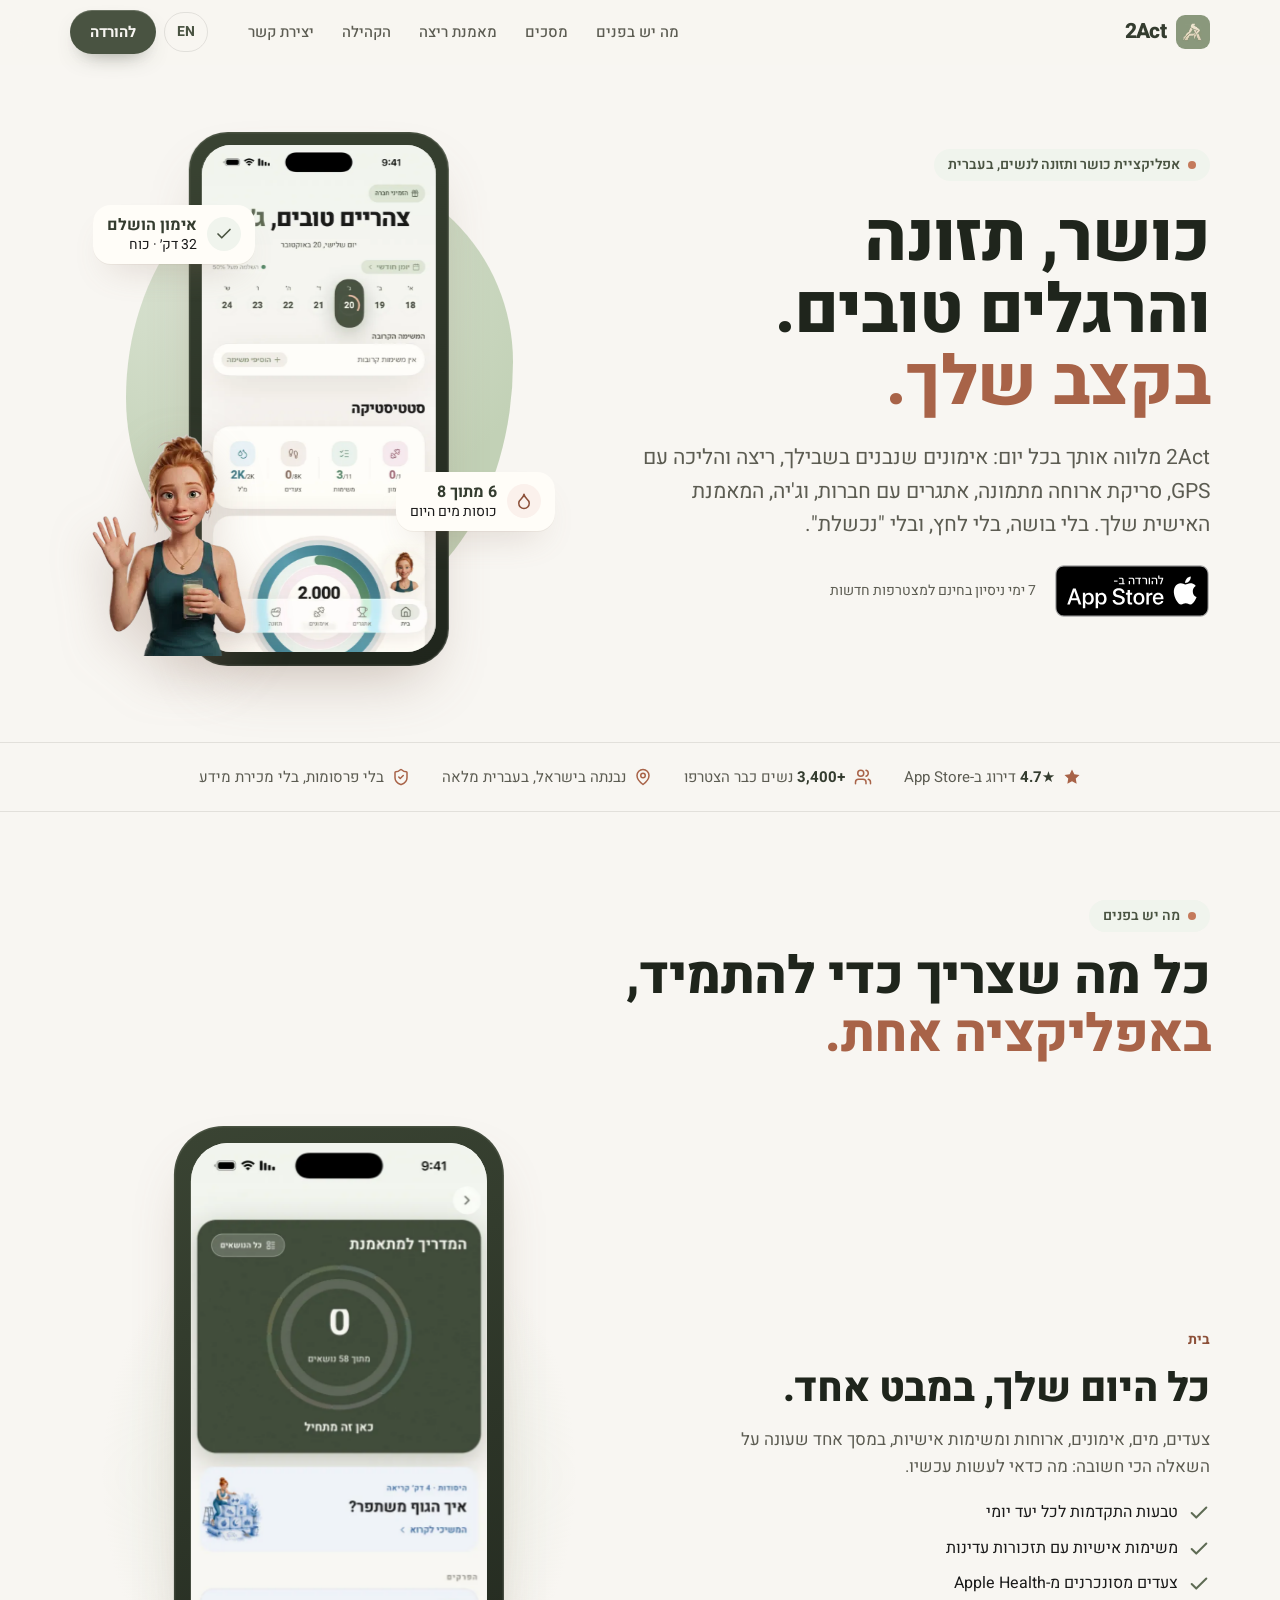
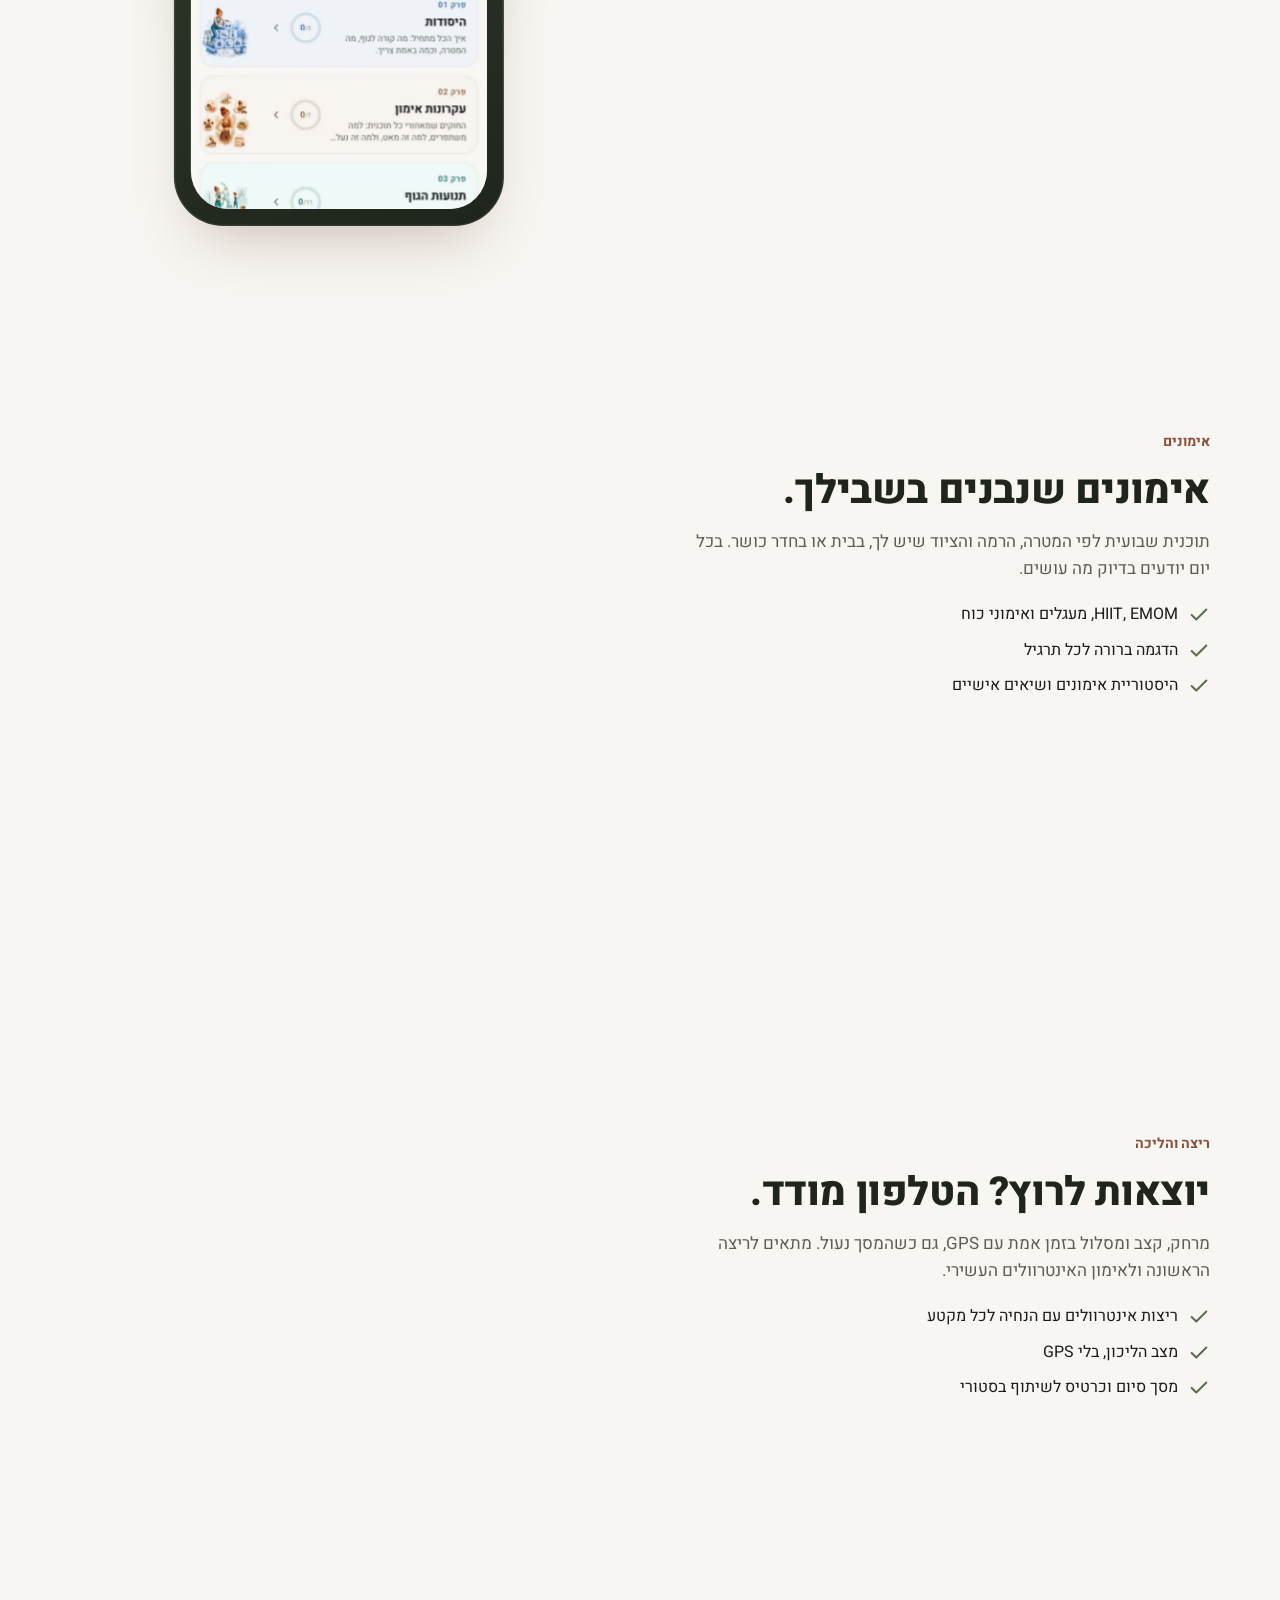
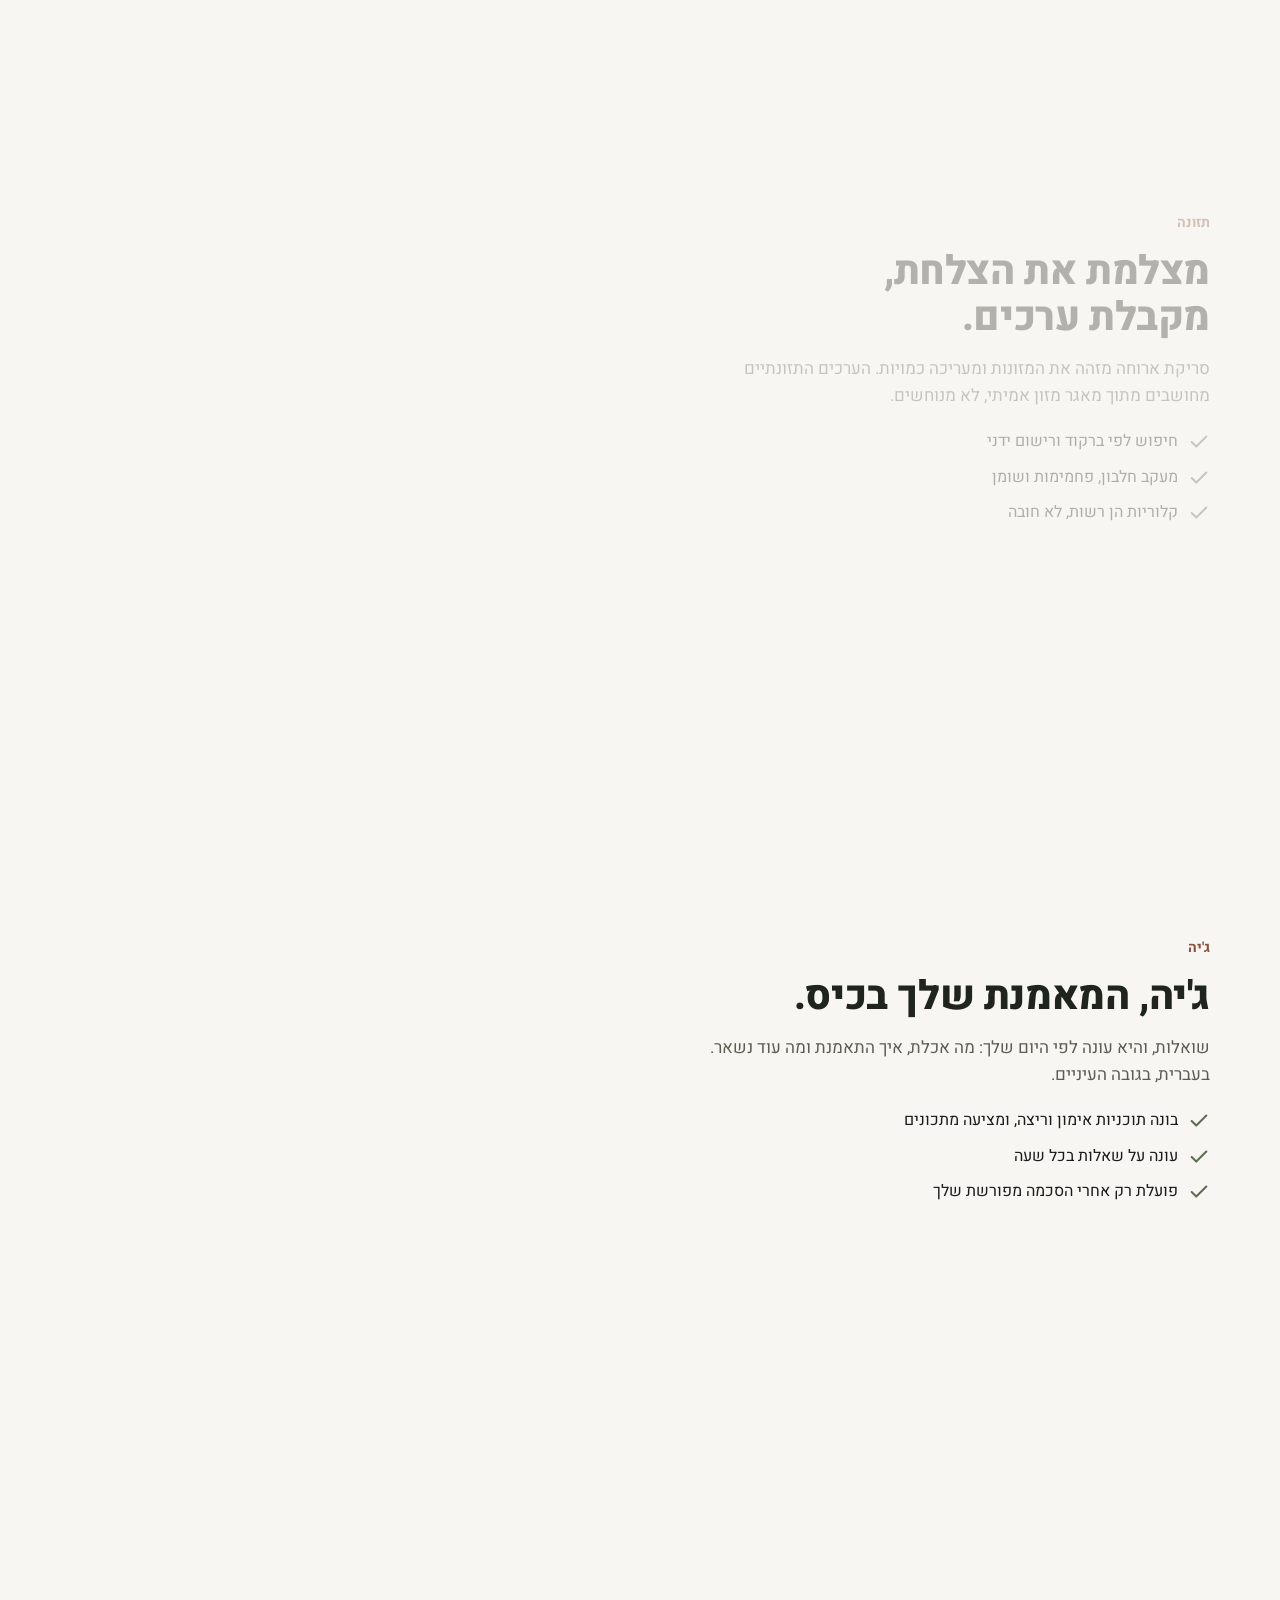
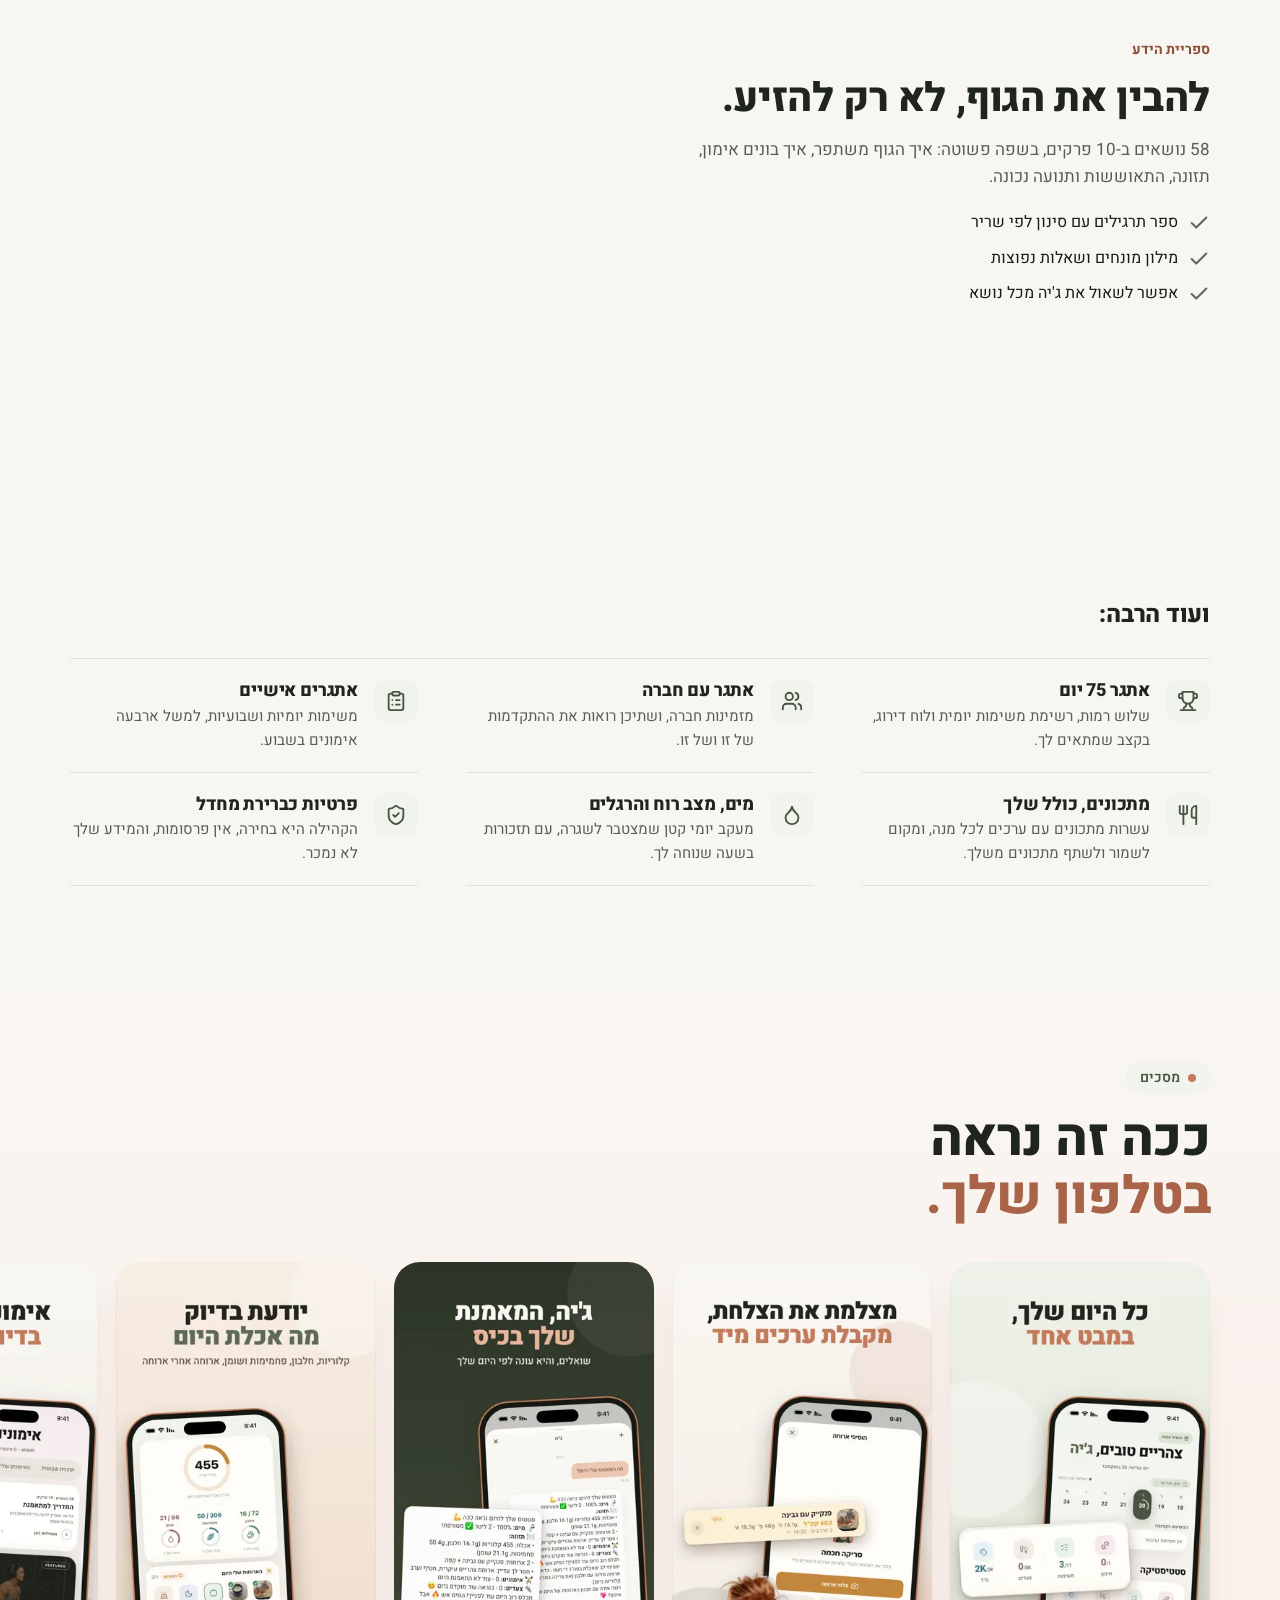
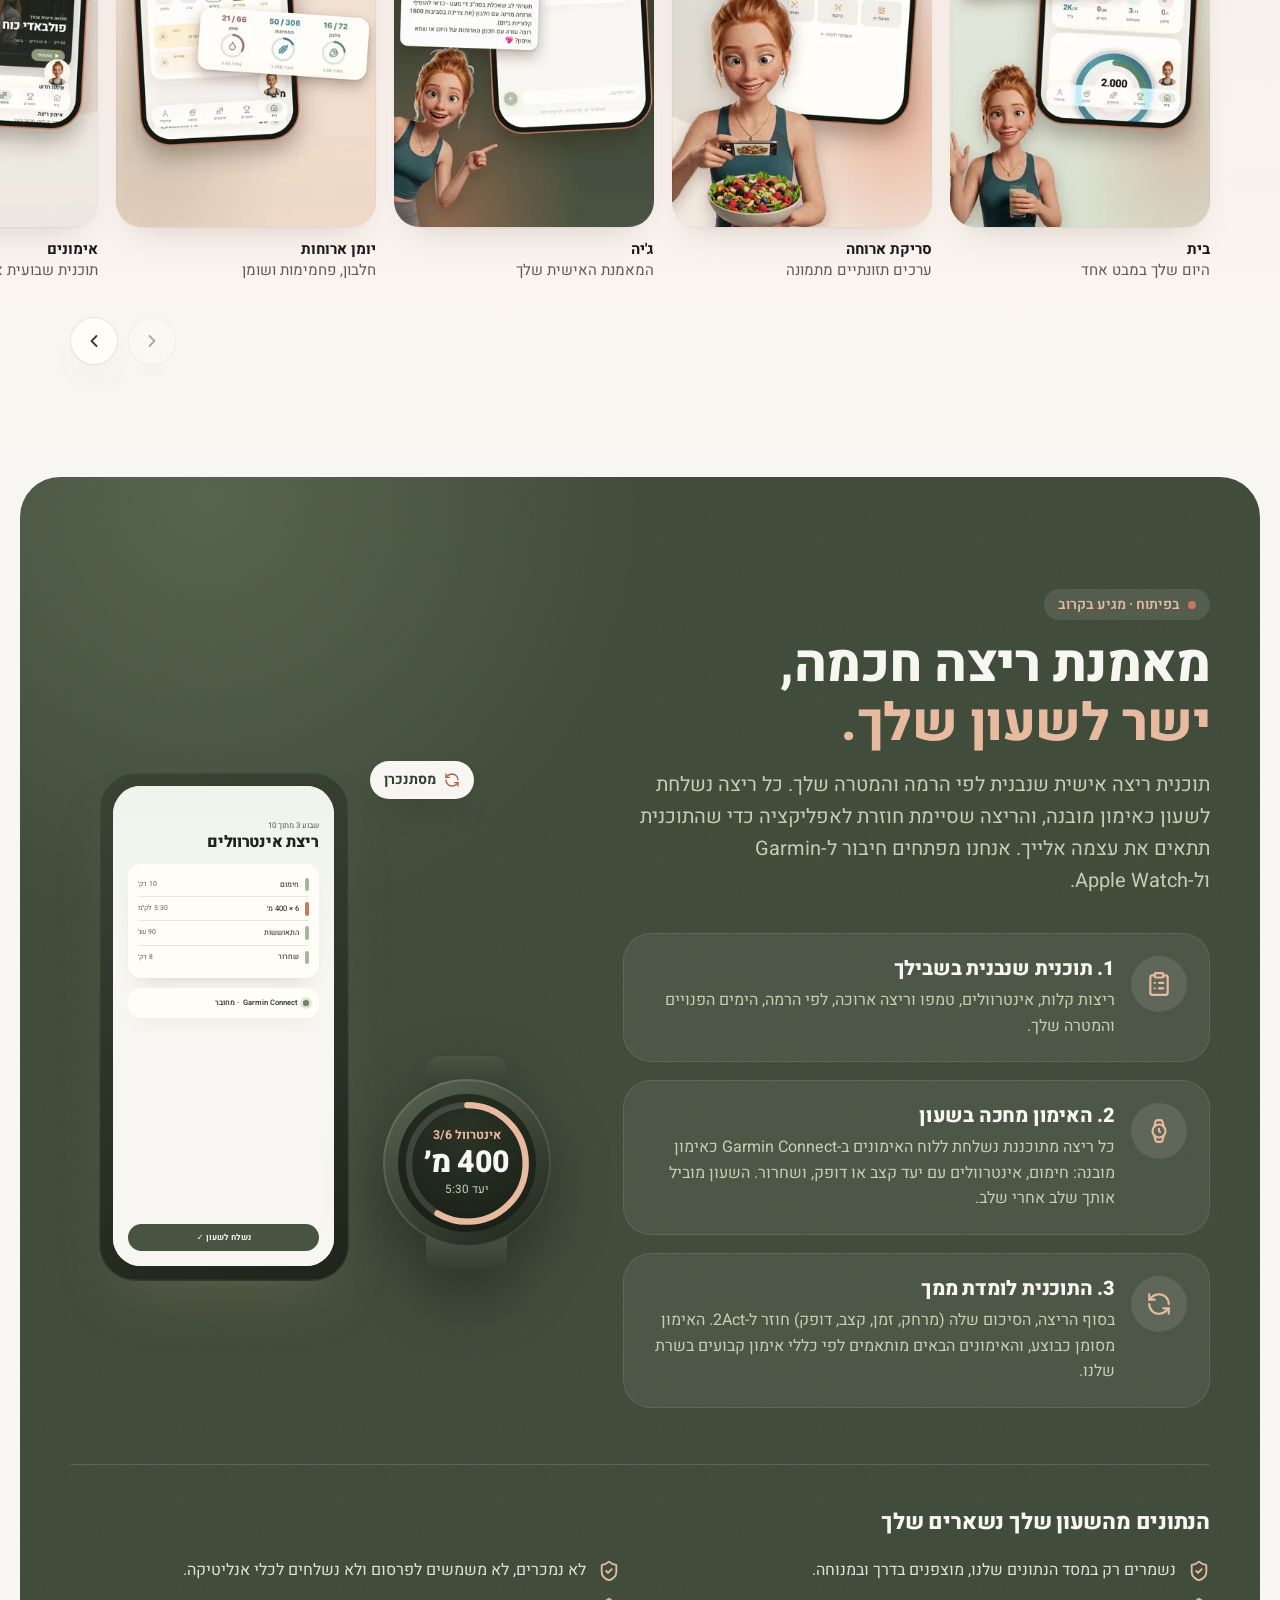
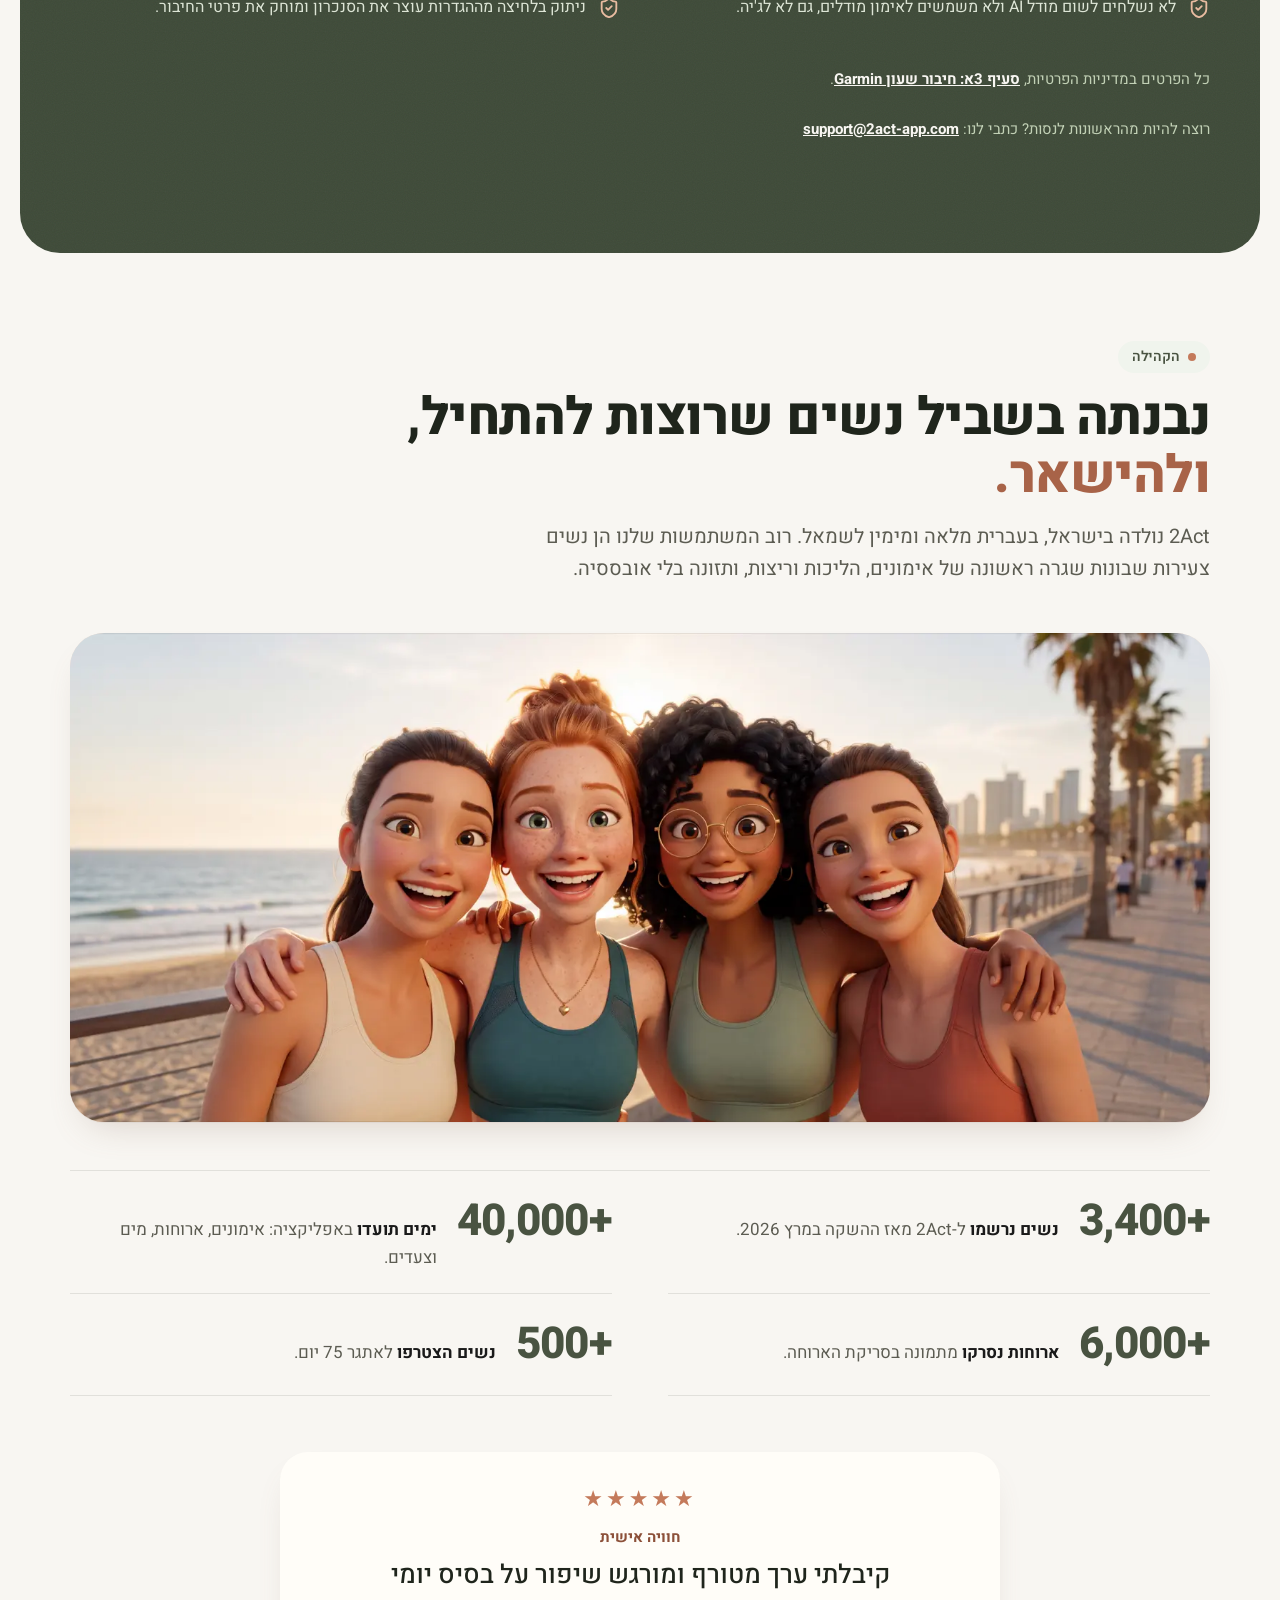
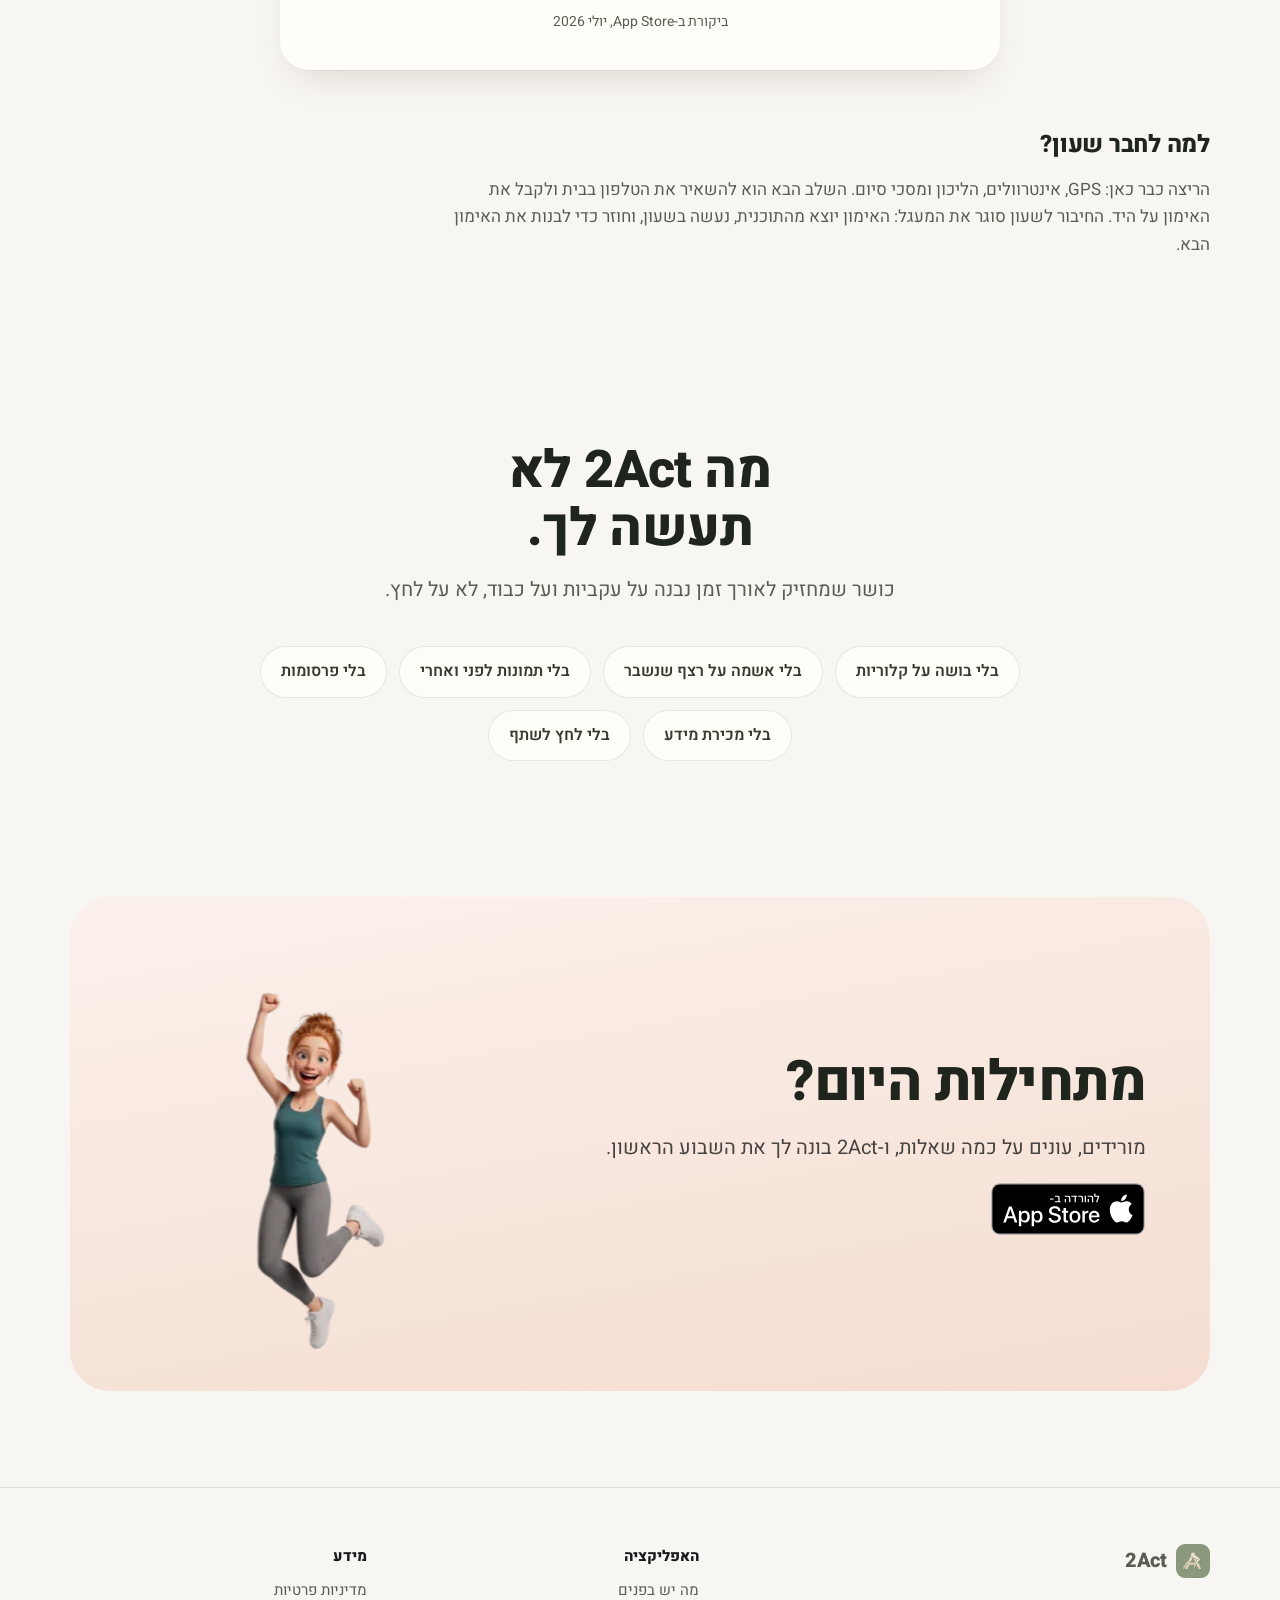
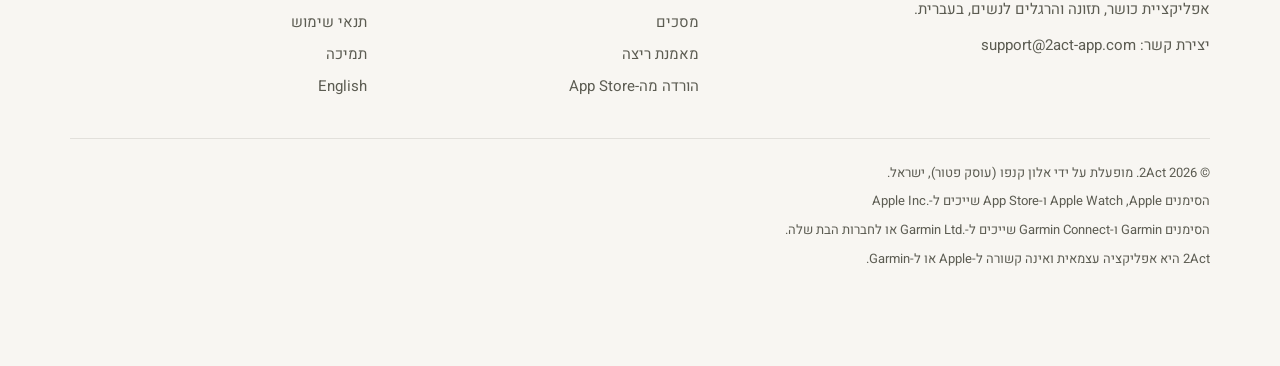
==== index.html @ 1cfd9915 "2Act marketing website (Hebrew + English) Static site for 2act-app.com: features, screens, running c" ====
<!doctype html>
<html lang="he" dir="rtl">
<head>
  <meta charset="utf-8">
  <meta name="viewport" content="width=device-width, initial-scale=1, viewport-fit=cover">
  <title>2Act · אפליקציית כושר, תזונה והרגלים לנשים, בעברית</title>
  <meta name="description" content="2Act היא אפליקציית כושר ותזונה לנשים, בעברית מלאה: אימונים שנבנים בשבילך, ריצה והליכה עם GPS, סריקת ארוחה מתמונה, אתגרים, ספריית ידע וג'יה, המאמנת האישית שלך.">
  <link rel="canonical" href="https://2act-app.com/">
  <link rel="alternate" hreflang="he" href="https://2act-app.com/">
  <link rel="alternate" hreflang="en" href="https://2act-app.com/en/">
  <link rel="alternate" hreflang="x-default" href="https://2act-app.com/">
  <meta name="theme-color" content="#F8F6F2">
  <meta name="apple-itunes-app" content="app-id=6762620137">
  <meta property="og:type" content="website">
  <meta property="og:site_name" content="2Act">
  <meta property="og:locale" content="he_IL">
  <meta property="og:locale:alternate" content="en_US">
  <meta property="og:title" content="2Act · כושר, תזונה והרגלים טובים, בעברית">
  <meta property="og:description" content="אימונים שנבנים בשבילך, ריצה עם GPS, סריקת ארוחה מתמונה, אתגרים וג'יה, המאמנת האישית שלך.">
  <meta property="og:url" content="https://2act-app.com/">
  <meta property="og:image" content="https://2act-app.com/assets/img/og-image.jpg">
  <meta property="og:image:width" content="1200">
  <meta property="og:image:height" content="630">
  <meta name="twitter:card" content="summary_large_image">
  <link rel="icon" href="favicon-32.png" sizes="32x32" type="image/png">
  <link rel="apple-touch-icon" href="apple-touch-icon.png">
  <link rel="manifest" href="site.webmanifest">
  <link rel="preload" href="assets/fonts/Heebo-Variable.woff2" as="font" type="font/woff2" crossorigin>
  <link rel="stylesheet" href="assets/css/site.css?v=6">
  <script>document.documentElement.classList.add("js");</script>
  <script src="assets/js/site.js?v=6" defer></script>
  <script type="application/ld+json">
  {
    "@context": "https://schema.org",
    "@type": "MobileApplication",
    "name": "2Act",
    "operatingSystem": "iOS",
    "applicationCategory": "HealthApplication",
    "inLanguage": "he",
    "description": "אפליקציית כושר, תזונה והרגלים לנשים, בעברית.",
    "downloadUrl": "https://apps.apple.com/il/app/2act/id6762620137",
    "image": "https://2act-app.com/assets/img/icon-512.png"
  }
  </script>
</head>
<body>
  <svg width="0" height="0" style="position:absolute" aria-hidden="true" focusable="false">
    <defs>
      <symbol id="i-check" viewBox="0 0 24 24" fill="none" stroke="currentColor" stroke-width="2.2" stroke-linecap="round" stroke-linejoin="round"><path d="M20 6 9 17l-5-5"/></symbol>
      <symbol id="i-star" viewBox="0 0 24 24" fill="currentColor"><path d="M12 2l3.09 6.26L22 9.27l-5 4.87 1.18 6.88L12 17.77l-6.18 3.25L7 14.14 2 9.27l6.91-1.01z"/></symbol>
      <symbol id="i-pin" viewBox="0 0 24 24" fill="none" stroke="currentColor" stroke-width="2" stroke-linecap="round" stroke-linejoin="round"><path d="M20 10c0 6-8 12-8 12s-8-6-8-12a8 8 0 0 1 16 0Z"/><circle cx="12" cy="10" r="3"/></symbol>
      <symbol id="i-heart" viewBox="0 0 24 24" fill="none" stroke="currentColor" stroke-width="2" stroke-linecap="round" stroke-linejoin="round"><path d="M19 14c1.49-1.46 3-3.21 3-5.5A5.5 5.5 0 0 0 16.5 3c-1.76 0-3 .5-4.5 2-1.5-1.5-2.74-2-4.5-2A5.5 5.5 0 0 0 2 8.5c0 2.3 1.5 4.05 3 5.5l7 7Z"/></symbol>
      <symbol id="i-trophy" viewBox="0 0 24 24" fill="none" stroke="currentColor" stroke-width="2" stroke-linecap="round" stroke-linejoin="round"><path d="M6 9H4.5a2.5 2.5 0 0 1 0-5H6"/><path d="M18 9h1.5a2.5 2.5 0 0 0 0-5H18"/><path d="M4 22h16"/><path d="M10 14.66V17c0 .55-.47.98-.97 1.21C7.85 18.75 7 20.24 7 22"/><path d="M14 14.66V17c0 .55.47.98.97 1.21C16.15 18.75 17 20.24 17 22"/><path d="M18 2H6v7a6 6 0 0 0 12 0V2Z"/></symbol>
      <symbol id="i-users" viewBox="0 0 24 24" fill="none" stroke="currentColor" stroke-width="2" stroke-linecap="round" stroke-linejoin="round"><path d="M16 21v-2a4 4 0 0 0-4-4H6a4 4 0 0 0-4 4v2"/><circle cx="9" cy="7" r="4"/><path d="M22 21v-2a4 4 0 0 0-3-3.87"/><path d="M16 3.13a4 4 0 0 1 0 7.75"/></symbol>
      <symbol id="i-list" viewBox="0 0 24 24" fill="none" stroke="currentColor" stroke-width="2" stroke-linecap="round" stroke-linejoin="round"><rect x="8" y="2" width="8" height="4" rx="1"/><path d="M16 4h2a2 2 0 0 1 2 2v14a2 2 0 0 1-2 2H6a2 2 0 0 1-2-2V6a2 2 0 0 1 2-2h2"/><path d="M12 11h4M12 16h4M8 11h.01M8 16h.01"/></symbol>
      <symbol id="i-utensils" viewBox="0 0 24 24" fill="none" stroke="currentColor" stroke-width="2" stroke-linecap="round" stroke-linejoin="round"><path d="M3 2v7c0 1.1.9 2 2 2h4a2 2 0 0 0 2-2V2"/><path d="M7 2v20"/><path d="M21 15V2a5 5 0 0 0-5 5v6c0 1.1.9 2 2 2h3Zm0 0v7"/></symbol>
      <symbol id="i-drop" viewBox="0 0 24 24" fill="none" stroke="currentColor" stroke-width="2" stroke-linecap="round" stroke-linejoin="round"><path d="M12 22a7 7 0 0 0 7-7c0-2-1-3.9-3-5.5s-3.5-4-4-6.5c-.5 2.5-2 4.9-4 6.5C6 11.1 5 13 5 15a7 7 0 0 0 7 7z"/></symbol>
      <symbol id="i-shield" viewBox="0 0 24 24" fill="none" stroke="currentColor" stroke-width="2" stroke-linecap="round" stroke-linejoin="round"><path d="M20 13c0 5-3.5 7.5-7.66 8.95a1 1 0 0 1-.67-.01C7.5 20.5 4 18 4 13V6a1 1 0 0 1 1-1c2 0 4.5-1.2 6.24-2.72a1.17 1.17 0 0 1 1.52 0C14.51 3.81 17 5 19 5a1 1 0 0 1 1 1z"/><path d="m9 12 2 2 4-4"/></symbol>
      <symbol id="i-sync" viewBox="0 0 24 24" fill="none" stroke="currentColor" stroke-width="2" stroke-linecap="round" stroke-linejoin="round"><path d="M21 12a9 9 0 0 0-9-9 9.75 9.75 0 0 0-6.74 2.74L3 8"/><path d="M3 3v5h5"/><path d="M3 12a9 9 0 0 0 9 9 9.75 9.75 0 0 0 6.74-2.74L21 16"/><path d="M16 16h5v5"/></symbol>
      <symbol id="i-watch" viewBox="0 0 24 24" fill="none" stroke="currentColor" stroke-width="2" stroke-linecap="round" stroke-linejoin="round"><circle cx="12" cy="12" r="6"/><path d="M12 10v2l1 1"/><path d="m16.13 7.66-.81-4.05a2 2 0 0 0-2-1.61h-2.68a2 2 0 0 0-2 1.61l-.78 4.05"/><path d="m7.88 16.36.8 4a2 2 0 0 0 2 1.61h2.72a2 2 0 0 0 2-1.61l.81-4.05"/></symbol>
      <symbol id="i-activity" viewBox="0 0 24 24" fill="none" stroke="currentColor" stroke-width="2" stroke-linecap="round" stroke-linejoin="round"><path d="M22 12h-4l-3 9L9 3l-3 9H2"/></symbol>
      <symbol id="i-chev" viewBox="0 0 24 24" fill="none" stroke="currentColor" stroke-width="2.2" stroke-linecap="round" stroke-linejoin="round"><path d="m15 18-6-6 6-6"/></symbol>
      <symbol id="i-flame" viewBox="0 0 24 24" fill="none" stroke="currentColor" stroke-width="2" stroke-linecap="round" stroke-linejoin="round"><path d="M8.5 14.5A2.5 2.5 0 0 0 11 12c0-1.38-.5-2-1-3-1.07-2.14-.22-4.05 2-6 .5 2.5 2 4.9 4 6.5 2 1.6 3 3.5 3 5.5a7 7 0 1 1-14 0c0-1.15.43-2.29 1-3a2.5 2.5 0 0 0 2.5 2.5z"/></symbol>
    </defs>
  </svg>

  <a class="skip" href="#main">דילוג לתוכן</a>

  <header class="nav">
    <div class="wrap">
      <a class="brand" href="./" aria-label="2Act, לעמוד הבית">
        <img src="assets/img/logo-mark.webp" width="34" height="34" alt="">
        <span class="ltr">2Act</span>
      </a>
      <nav aria-label="ניווט ראשי" style="display:contents">
        <ul class="nav-links">
          <li><a href="#features">מה יש בפנים</a></li>
          <li><a href="#screens">מסכים</a></li>
          <li><a href="#running-coach">מאמנת ריצה</a></li>
          <li><a href="#community">הקהילה</a></li>
          <li><a href="#contact">יצירת קשר</a></li>
        </ul>
      </nav>
      <div class="nav-tools">
        <a class="lang" href="en/" hreflang="en" lang="en" aria-label="English version">EN</a>
        <a class="btn" href="https://apps.apple.com/il/app/2act/id6762620137" rel="noopener">להורדה</a>
      </div>
    </div>
  </header>

  <main id="main">
    <!-- Hero -->
    <section class="hero" aria-labelledby="hero-title">
      <div class="wrap">
        <div class="hero-copy">
          <span class="eyebrow rise" style="--d:60ms"><span class="dot" aria-hidden="true"></span>אפליקציית כושר ותזונה לנשים, בעברית</span>
          <h1 id="hero-title" class="rise" style="--d:140ms">כושר, תזונה והרגלים טובים.<span class="tone">בקצב שלך.</span></h1>
          <p class="lead rise" style="--d:240ms">2Act מלווה אותך בכל יום: אימונים שנבנים בשבילך, ריצה והליכה עם GPS, סריקת ארוחה מתמונה, אתגרים עם חברות, וג'יה, המאמנת האישית שלך. בלי בושה, בלי לחץ, ובלי "נכשלת".</p>
          <div class="hero-cta rise" style="--d:340ms">
            <a class="store-badge" href="https://apps.apple.com/il/app/2act/id6762620137" rel="noopener">
              <img src="assets/img/appstore-badge-he.svg" width="155" height="54" alt="הורדה מה-App Store">
            </a>
            <span class="hero-note">7 ימי ניסיון בחינם למצטרפות חדשות</span>
          </div>
        </div>

        <div class="hero-visual" aria-hidden="true">
          <div class="hero-blob"></div>
          <div class="phone pop" style="--d:200ms">
            <div class="screen">
              <img src="assets/img/screens/home-640.webp" srcset="assets/img/screens/home-320.webp 320w, assets/img/screens/home-640.webp 640w" sizes="260px" width="640" height="1391" alt="" fetchpriority="high">
            </div>
          </div>
          <div class="float-chip chip-a pop floaty" style="--d:560ms">
            <span class="ico"><svg><use href="#i-check"/></svg></span>
            <span><b>אימון הושלם</b>32 דק׳ · כוח</span>
          </div>
          <div class="float-chip chip-b pop floaty slow" style="--d:700ms">
            <span class="ico"><svg><use href="#i-drop"/></svg></span>
            <span><b>6 מתוך 8</b>כוסות מים היום</span>
          </div>
          <img class="hero-gia pop" style="--d:420ms" src="assets/img/gia/wave-600.webp" srcset="assets/img/gia/wave-300.webp 300w, assets/img/gia/wave-600.webp 600w" sizes="200px" width="600" height="803" alt="">
        </div>
      </div>
    </section>

    <!-- Proof strip -->
    <div class="proof">
      <div class="wrap">
        <ul>
          <li><svg aria-hidden="true"><use href="#i-star"/></svg><span><strong class="ltr">4.7★</strong> דירוג ב-App Store</span></li>
          <li><svg aria-hidden="true"><use href="#i-users"/></svg><span><strong class="ltr">3,400+</strong> נשים כבר הצטרפו</span></li>
          <li><svg aria-hidden="true"><use href="#i-pin"/></svg><span>נבנתה בישראל, בעברית מלאה</span></li>
          <li><svg aria-hidden="true"><use href="#i-shield"/></svg><span>בלי פרסומות, בלי מכירת מידע</span></li>
        </ul>
      </div>
    </div>

    <!-- Features -->
    <section class="section" id="features" aria-labelledby="features-title">
      <div class="wrap">
        <div class="section-head reveal">
          <span class="eyebrow"><span class="dot" aria-hidden="true"></span>מה יש בפנים</span>
          <h2 id="features-title" class="h-section">כל מה שצריך כדי להתמיד,<span class="tone">באפליקציה אחת.</span></h2>
        </div>

        <div class="story-layout">
          <div class="story">
            <article class="feature" data-screen="home">
              <div class="feature-copy reveal">
                <span class="feature-tag">בית</span>
                <h3>כל היום שלך, במבט אחד.</h3>
                <p>צעדים, מים, אימונים, ארוחות ומשימות אישיות, במסך אחד שעונה על השאלה הכי חשובה: מה כדאי לעשות עכשיו.</p>
                <ul>
                  <li><svg aria-hidden="true"><use href="#i-check"/></svg>טבעות התקדמות לכל יעד יומי</li>
                  <li><svg aria-hidden="true"><use href="#i-check"/></svg>משימות אישיות עם תזכורות עדינות</li>
                  <li><svg aria-hidden="true"><use href="#i-check"/></svg>צעדים מסונכרנים מ-Apple Health</li>
                </ul>
              </div>
              <div class="phone"><div class="screen"><img src="assets/img/screens/home-640.webp" srcset="assets/img/screens/home-320.webp 320w, assets/img/screens/home-640.webp 640w" sizes="72vw" width="640" height="1391" loading="lazy" decoding="async" alt="מסך הבית ב-2Act: ברכה אישית, לוח שבועי, משימות וסטטיסטיקה יומית"></div></div>
            </article>

            <article class="feature" data-screen="workouts">
              <div class="feature-copy reveal">
                <span class="feature-tag">אימונים</span>
                <h3>אימונים שנבנים בשבילך.</h3>
                <p>תוכנית שבועית לפי המטרה, הרמה והציוד שיש לך, בבית או בחדר כושר. בכל יום יודעים בדיוק מה עושים.</p>
                <ul>
                  <li><svg aria-hidden="true"><use href="#i-check"/></svg>HIIT, EMOM, מעגלים ואימוני כוח</li>
                  <li><svg aria-hidden="true"><use href="#i-check"/></svg>הדגמה ברורה לכל תרגיל</li>
                  <li><svg aria-hidden="true"><use href="#i-check"/></svg>היסטוריית אימונים ושיאים אישיים</li>
                </ul>
              </div>
              <div class="phone"><div class="screen"><img src="assets/img/screens/workouts-640.webp" srcset="assets/img/screens/workouts-320.webp 320w, assets/img/screens/workouts-640.webp 640w" sizes="72vw" width="640" height="1391" loading="lazy" decoding="async" alt="מסך האימונים: תוכנית שבועית, אימון מומלץ וספריית הידע"></div></div>
            </article>

            <article class="feature" data-screen="run">
              <div class="feature-copy reveal">
                <span class="feature-tag">ריצה והליכה</span>
                <h3>יוצאות לרוץ? הטלפון מודד.</h3>
                <p>מרחק, קצב ומסלול בזמן אמת עם GPS, גם כשהמסך נעול. מתאים לריצה הראשונה ולאימון האינטרוולים העשירי.</p>
                <ul>
                  <li><svg aria-hidden="true"><use href="#i-check"/></svg>ריצות אינטרוולים עם הנחיה לכל מקטע</li>
                  <li><svg aria-hidden="true"><use href="#i-check"/></svg>מצב הליכון, בלי GPS</li>
                  <li><svg aria-hidden="true"><use href="#i-check"/></svg>מסך סיום וכרטיס לשיתוף בסטורי</li>
                </ul>
              </div>
              <div class="phone"><div class="screen">
                <div class="mock" role="img" aria-label="הדמיה של מסך ריצה: 3.2 קילומטר, קצב 6:05 לקילומטר, 19:28 דקות">
                  <div><div class="mock-title">ריצה חופשית</div><div class="mock-sub">יום ראשון, בוקר</div></div>
                  <div class="mock-card mock-stats"><div><b>3.2</b><span>ק״מ</span></div><div><b>6:05</b><span>קצב</span></div><div><b>19:28</b><span>זמן</span></div></div>
                  <div class="mock-card"><div class="mock-seg"><i></i><span>חימום</span><em>הושלם</em></div><div class="mock-seg hot"><i></i><span>מקטע 2 מתוך 4</span><em>קצב 6:05</em></div><div class="mock-seg"><i></i><span>הליכה קלה</span><em>2 דק׳</em></div></div>
                  <div class="mock-card"><svg class="mock-route" viewBox="0 0 200 120" aria-hidden="true"><path d="M18 96 C 40 40, 70 110, 96 64 S 150 18, 182 40" fill="none" stroke="#C2D1B6" stroke-width="10" stroke-linecap="round"/><path d="M18 96 C 40 40, 70 110, 96 64 S 150 18, 182 40" fill="none" stroke="#5E6B54" stroke-width="4" stroke-linecap="round"/><circle cx="182" cy="40" r="7" fill="#C47A5B" stroke="#FFFDF8" stroke-width="3"/></svg></div>
                  <div class="mock-btn">סיום ריצה</div>
                </div>
              </div></div>
            </article>

            <article class="feature" data-screen="scan">
              <div class="feature-copy reveal">
                <span class="feature-tag">תזונה</span>
                <h3>מצלמת את הצלחת, מקבלת ערכים.</h3>
                <p>סריקת ארוחה מזהה את המזונות ומעריכה כמויות. הערכים התזונתיים מחושבים מתוך מאגר מזון אמיתי, לא מנוחשים.</p>
                <ul>
                  <li><svg aria-hidden="true"><use href="#i-check"/></svg>חיפוש לפי ברקוד ורישום ידני</li>
                  <li><svg aria-hidden="true"><use href="#i-check"/></svg>מעקב חלבון, פחמימות ושומן</li>
                  <li><svg aria-hidden="true"><use href="#i-check"/></svg>קלוריות הן רשות, לא חובה</li>
                </ul>
              </div>
              <div class="phone"><div class="screen"><img src="assets/img/screens/scan-640.webp" srcset="assets/img/screens/scan-320.webp 320w, assets/img/screens/scan-640.webp 640w" sizes="72vw" width="640" height="1391" loading="lazy" decoding="async" alt="מסך סריקה חכמה: צילום ארוחה, ברקוד, תווית או בחירה מהגלריה"></div></div>
            </article>

            <article class="feature" data-screen="gia">
              <div class="feature-copy reveal">
                <span class="feature-tag">ג'יה</span>
                <h3>ג'יה, המאמנת שלך בכיס.</h3>
                <p>שואלות, והיא עונה לפי היום שלך: מה אכלת, איך התאמנת ומה עוד נשאר. בעברית, בגובה העיניים.</p>
                <ul>
                  <li><svg aria-hidden="true"><use href="#i-check"/></svg>בונה תוכניות אימון וריצה, ומציעה מתכונים</li>
                  <li><svg aria-hidden="true"><use href="#i-check"/></svg>עונה על שאלות בכל שעה</li>
                  <li><svg aria-hidden="true"><use href="#i-check"/></svg>פועלת רק אחרי הסכמה מפורשת שלך</li>
                </ul>
              </div>
              <div class="phone"><div class="screen"><img src="assets/img/screens/gia-640.webp" srcset="assets/img/screens/gia-320.webp 320w, assets/img/screens/gia-640.webp 640w" sizes="72vw" width="640" height="1391" loading="lazy" decoding="async" alt="שיחה עם ג'יה: סיכום יומי של מים, תזונה, אימונים וצעדים"></div></div>
            </article>

            <article class="feature" data-screen="academy">
              <div class="feature-copy reveal">
                <span class="feature-tag">ספריית הידע</span>
                <h3>להבין את הגוף, לא רק להזיע.</h3>
                <p>58 נושאים ב-10 פרקים, בשפה פשוטה: איך הגוף משתפר, איך בונים אימון, תזונה, התאוששות ותנועה נכונה.</p>
                <ul>
                  <li><svg aria-hidden="true"><use href="#i-check"/></svg>ספר תרגילים עם סינון לפי שריר</li>
                  <li><svg aria-hidden="true"><use href="#i-check"/></svg>מילון מונחים ושאלות נפוצות</li>
                  <li><svg aria-hidden="true"><use href="#i-check"/></svg>אפשר לשאול את ג'יה מכל נושא</li>
                </ul>
              </div>
              <div class="phone"><div class="screen"><img src="assets/img/screens/academy-640.webp" srcset="assets/img/screens/academy-320.webp 320w, assets/img/screens/academy-640.webp 640w" sizes="72vw" width="640" height="1391" loading="lazy" decoding="async" alt="המדריך למתאמנת: 58 נושאים מחולקים לפרקים"></div></div>
            </article>
          </div>

          <div class="story-stage" aria-hidden="true">
            <div class="halo"></div>
            <div class="phone">
              <div class="screen">
                <img data-screen="home" src="assets/img/screens/home-640.webp" width="640" height="1391" loading="lazy" alt="">
                <img data-screen="workouts" src="assets/img/screens/workouts-640.webp" width="640" height="1391" loading="lazy" alt="">
                <div data-screen="run" class="mock">
                  <div><div class="mock-title">ריצה חופשית</div><div class="mock-sub">יום ראשון, בוקר</div></div>
                  <div class="mock-card mock-stats"><div><b>3.2</b><span>ק״מ</span></div><div><b>6:05</b><span>קצב</span></div><div><b>19:28</b><span>זמן</span></div></div>
                  <div class="mock-card"><div class="mock-seg"><i></i><span>חימום</span><em>הושלם</em></div><div class="mock-seg hot"><i></i><span>מקטע 2 מתוך 4</span><em>קצב 6:05</em></div><div class="mock-seg"><i></i><span>הליכה קלה</span><em>2 דק׳</em></div></div>
                  <div class="mock-card"><svg class="mock-route" viewBox="0 0 200 120"><path d="M18 96 C 40 40, 70 110, 96 64 S 150 18, 182 40" fill="none" stroke="#C2D1B6" stroke-width="10" stroke-linecap="round"/><path d="M18 96 C 40 40, 70 110, 96 64 S 150 18, 182 40" fill="none" stroke="#5E6B54" stroke-width="4" stroke-linecap="round"/><circle cx="182" cy="40" r="7" fill="#C47A5B" stroke="#FFFDF8" stroke-width="3"/></svg></div>
                  <div class="mock-btn">סיום ריצה</div>
                </div>
                <img data-screen="scan" src="assets/img/screens/scan-640.webp" width="640" height="1391" loading="lazy" alt="">
                <img data-screen="gia" src="assets/img/screens/gia-640.webp" width="640" height="1391" loading="lazy" alt="">
                <img data-screen="academy" src="assets/img/screens/academy-640.webp" width="640" height="1391" loading="lazy" alt="">
              </div>
            </div>
          </div>
        </div>

        <h3 class="reveal" style="font-size:24px;color:var(--sage-900);margin-block-start:72px">ועוד הרבה:</h3>
        <div class="more">
          <div class="more-item reveal"><span class="ico"><svg aria-hidden="true"><use href="#i-trophy"/></svg></span><div><h3>אתגר 75 יום</h3><p>שלוש רמות, רשימת משימות יומית ולוח דירוג, בקצב שמתאים לך.</p></div></div>
          <div class="more-item reveal" style="--d:60ms"><span class="ico"><svg aria-hidden="true"><use href="#i-users"/></svg></span><div><h3>אתגר עם חברה</h3><p>מזמינות חברה, ושתיכן רואות את ההתקדמות של זו ושל זו.</p></div></div>
          <div class="more-item reveal" style="--d:120ms"><span class="ico"><svg aria-hidden="true"><use href="#i-list"/></svg></span><div><h3>אתגרים אישיים</h3><p>משימות יומיות ושבועיות, למשל ארבעה אימונים בשבוע.</p></div></div>
          <div class="more-item reveal"><span class="ico"><svg aria-hidden="true"><use href="#i-utensils"/></svg></span><div><h3>מתכונים, כולל שלך</h3><p>עשרות מתכונים עם ערכים לכל מנה, ומקום לשמור ולשתף מתכונים משלך.</p></div></div>
          <div class="more-item reveal" style="--d:60ms"><span class="ico"><svg aria-hidden="true"><use href="#i-drop"/></svg></span><div><h3>מים, מצב רוח והרגלים</h3><p>מעקב יומי קטן שמצטבר לשגרה, עם תזכורות בשעה שנוחה לך.</p></div></div>
          <div class="more-item reveal" style="--d:120ms"><span class="ico"><svg aria-hidden="true"><use href="#i-shield"/></svg></span><div><h3>פרטיות כברירת מחדל</h3><p>הקהילה היא בחירה, אין פרסומות, והמידע שלך לא נמכר.</p></div></div>
        </div>
      </div>
    </section>

    <!-- Screens gallery -->
    <section class="gallery-section" id="screens" aria-labelledby="screens-title" data-gallery>
      <div class="wrap">
        <div class="section-head reveal" style="margin-block-end:28px">
          <span class="eyebrow"><span class="dot" aria-hidden="true"></span>מסכים</span>
          <h2 id="screens-title" class="h-section">ככה זה נראה<span class="tone">בטלפון שלך.</span></h2>
        </div>
      </div>
      <ul class="gallery" tabindex="0" aria-label="צילומי מסך מהאפליקציה, אפשר לגלול לצדדים">
        <li><figure><img src="assets/img/store/home-720.webp" srcset="assets/img/store/home-360.webp 360w, assets/img/store/home-720.webp 720w" sizes="260px" width="720" height="1564" loading="lazy" decoding="async" alt="כל היום שלך, במבט אחד: מסך הבית עם טבעות התקדמות וג'יה מנופפת"><figcaption><b>בית</b>היום שלך במבט אחד</figcaption></figure></li>
        <li><figure><img src="assets/img/store/scan-720.webp" srcset="assets/img/store/scan-360.webp 360w, assets/img/store/scan-720.webp 720w" sizes="260px" width="720" height="1564" loading="lazy" decoding="async" alt="מצלמת את הצלחת, מקבלת ערכים מיד: סריקת ארוחה"><figcaption><b>סריקת ארוחה</b>ערכים תזונתיים מתמונה</figcaption></figure></li>
        <li><figure><img src="assets/img/store/gia-720.webp" srcset="assets/img/store/gia-360.webp 360w, assets/img/store/gia-720.webp 720w" sizes="260px" width="720" height="1564" loading="lazy" decoding="async" alt="ג'יה, המאמנת שלך בכיס: שיחה עם ג'יה"><figcaption><b>ג'יה</b>המאמנת האישית שלך</figcaption></figure></li>
        <li><figure><img src="assets/img/store/meals-720.webp" srcset="assets/img/store/meals-360.webp 360w, assets/img/store/meals-720.webp 720w" sizes="260px" width="720" height="1564" loading="lazy" decoding="async" alt="יודעת בדיוק מה אכלת היום: יומן ארוחות עם חלבון, פחמימות ושומן"><figcaption><b>יומן ארוחות</b>חלבון, פחמימות ושומן</figcaption></figure></li>
        <li><figure><img src="assets/img/store/workouts-720.webp" srcset="assets/img/store/workouts-360.webp 360w, assets/img/store/workouts-720.webp 720w" sizes="260px" width="720" height="1564" loading="lazy" decoding="async" alt="אימונים שנבנים בדיוק בשבילך: מסך האימונים"><figcaption><b>אימונים</b>תוכנית שבועית אישית</figcaption></figure></li>
        <li><figure><img src="assets/img/store/challenge-720.webp" srcset="assets/img/store/challenge-360.webp 360w, assets/img/store/challenge-720.webp 720w" sizes="260px" width="720" height="1564" loading="lazy" decoding="async" alt="אתגר אישי, יום אחרי יום: מסך האתגרים"><figcaption><b>אתגרים</b>לבד או עם חברה</figcaption></figure></li>
        <li><figure><img src="assets/img/store/recipes-720.webp" srcset="assets/img/store/recipes-360.webp 360w, assets/img/store/recipes-720.webp 720w" sizes="260px" width="720" height="1564" loading="lazy" decoding="async" alt="לא דיאטה, דרך חיים: ספריית המתכונים"><figcaption><b>מתכונים</b>עם ערכים לכל מנה</figcaption></figure></li>
        <li><figure><img src="assets/img/store/academy-720.webp" srcset="assets/img/store/academy-360.webp 360w, assets/img/store/academy-720.webp 720w" sizes="260px" width="720" height="1564" loading="lazy" decoding="async" alt="כל מה שצריך לדעת כדי להתאמן נכון: ספריית הידע"><figcaption><b>ספריית הידע</b>58 נושאים בשפה פשוטה</figcaption></figure></li>
      </ul>
      <div class="wrap">
        <div class="gallery-controls">
          <button type="button" data-prev aria-label="לצילום הקודם"><svg aria-hidden="true" style="transform:scaleX(-1)"><use href="#i-chev"/></svg></button>
          <button type="button" data-next aria-label="לצילום הבא"><svg aria-hidden="true" style="transform:none"><use href="#i-chev"/></svg></button>
        </div>
      </div>
    </section>

    <!-- Running coach (coming soon) -->
    <section class="section" style="padding-block:24px 0" aria-labelledby="coach-title">
      <div class="coach" id="running-coach">
        <div class="wrap">
          <div class="coach-grid">
            <div>
              <div class="section-head reveal" style="margin-block-end:36px">
                <span class="eyebrow"><span class="dot" aria-hidden="true"></span>בפיתוח · מגיע בקרוב</span>
                <h2 id="coach-title" class="h-section">מאמנת ריצה חכמה,<span class="tone">ישר לשעון שלך.</span></h2>
                <p class="lead">תוכנית ריצה אישית שנבנית לפי הרמה והמטרה שלך. כל ריצה נשלחת לשעון כאימון מובנה, והריצה שסיימת חוזרת לאפליקציה כדי שהתוכנית תתאים את עצמה אלייך. אנחנו מפתחים חיבור ל-<span class="ltr">Garmin</span> ול-<span class="ltr">Apple Watch</span>.</p>
              </div>
              <ol class="flow">
                <li class="flow-step reveal"><span class="flow-num"><svg aria-hidden="true"><use href="#i-list"/></svg></span><div><h3>1. תוכנית שנבנית בשבילך</h3><p>ריצות קלות, אינטרוולים, טמפו וריצה ארוכה, לפי הרמה, הימים הפנויים והמטרה שלך.</p></div></li>
                <li class="flow-step reveal" style="--d:80ms"><span class="flow-num"><svg aria-hidden="true"><use href="#i-watch"/></svg></span><div><h3>2. האימון מחכה בשעון</h3><p>כל ריצה מתוכננת נשלחת ללוח האימונים ב-<span class="ltr">Garmin Connect</span> כאימון מובנה: חימום, אינטרוולים עם יעד קצב או דופק, ושחרור. השעון מוביל אותך שלב אחרי שלב.</p></div></li>
                <li class="flow-step reveal" style="--d:160ms"><span class="flow-num"><svg aria-hidden="true"><use href="#i-sync"/></svg></span><div><h3>3. התוכנית לומדת ממך</h3><p>בסוף הריצה, הסיכום שלה (מרחק, זמן, קצב, דופק) חוזר ל-2Act. האימון מסומן כבוצע, והאימונים הבאים מותאמים לפי כללי אימון קבועים בשרת שלנו.</p></div></li>
              </ol>
            </div>

            <div class="coach-visual reveal" aria-hidden="true">
              <div class="phone">
                <div class="screen">
                  <div class="mock">
                    <div><div class="mock-sub">שבוע 3 מתוך 10</div><div class="mock-title">ריצת אינטרוולים</div></div>
                    <div class="mock-card">
                      <div class="mock-seg"><i></i><span>חימום</span><em>10 דק׳</em></div>
                      <div class="mock-seg hot"><i></i><span>6 × 400 מ׳</span><em>5:30 לק״מ</em></div>
                      <div class="mock-seg"><i></i><span>התאוששות</span><em>90 שנ׳</em></div>
                      <div class="mock-seg"><i></i><span>שחרור</span><em>8 דק׳</em></div>
                    </div>
                    <div class="mock-card mock-conn"><i></i><span class="ltr">Garmin Connect</span><span>· מחובר</span></div>
                    <div class="mock-btn">נשלח לשעון ✓</div>
                  </div>
                </div>
              </div>
              <div class="watch">
                <div class="watch-lug top"></div>
                <div class="watch-body">
                  <div class="watch-face">
                    <svg class="ring" viewBox="0 0 100 100"><circle cx="50" cy="50" r="46" fill="none" stroke="rgba(248,246,242,.14)" stroke-width="5"/><circle cx="50" cy="50" r="46" fill="none" stroke="#E8BBA0" stroke-width="5" stroke-linecap="round" stroke-dasharray="289" stroke-dashoffset="120" transform="rotate(-90 50 50)"/></svg>
                    <div><div class="w-label">אינטרוול 3/6</div><div class="w-big">400 מ׳</div><div class="w-small">יעד 5:30</div></div>
                  </div>
                </div>
                <div class="watch-lug bottom"></div>
              </div>
              <span class="sync-badge"><svg><use href="#i-sync"/></svg>מסתנכרן</span>
            </div>
          </div>

          <div class="promise reveal">
            <h3>הנתונים מהשעון שלך נשארים שלך</h3>
            <ul>
              <li><svg aria-hidden="true"><use href="#i-shield"/></svg>נשמרים רק במסד הנתונים שלנו, מוצפנים בדרך ובמנוחה.</li>
              <li><svg aria-hidden="true"><use href="#i-shield"/></svg>לא נמכרים, לא משמשים לפרסום ולא נשלחים לכלי אנליטיקה.</li>
              <li><svg aria-hidden="true"><use href="#i-shield"/></svg>לא נשלחים לשום מודל AI ולא משמשים לאימון מודלים, גם לא לג'יה.</li>
              <li><svg aria-hidden="true"><use href="#i-shield"/></svg>ניתוק בלחיצה מההגדרות עוצר את הסנכרון ומוחק את פרטי החיבור.</li>
            </ul>
            <p class="coach-foot">כל הפרטים במדיניות הפרטיות, <a href="https://alonknafo42-bit.github.io/act2-legal/privacy.html" rel="noopener">סעיף 3א: חיבור שעון Garmin</a>.</p>
            <p class="coach-foot" style="margin-block-start:8px">רוצה להיות מהראשונות לנסות? כתבי לנו: <a href="mailto:support@2act-app.com?subject=%D7%9E%D7%90%D7%9E%D7%A0%D7%AA%20%D7%A8%D7%99%D7%A6%D7%94" class="ltr">support@2act-app.com</a></p>
          </div>
        </div>
      </div>
    </section>

    <!-- Audience / demand -->
    <section class="section" id="community" aria-labelledby="community-title">
      <div class="wrap">
        <div class="section-head reveal">
          <span class="eyebrow"><span class="dot" aria-hidden="true"></span>הקהילה</span>
          <h2 id="community-title" class="h-section">נבנתה בשביל נשים שרוצות להתחיל,<span class="tone">ולהישאר.</span></h2>
          <p class="lead">2Act נולדה בישראל, בעברית מלאה ומימין לשמאל. רוב המשתמשות שלנו הן נשים צעירות שבונות שגרה ראשונה של אימונים, הליכות וריצות, ותזונה בלי אובססיה.</p>
        </div>

        <div class="audience-photo reveal">
          <img src="assets/img/boardwalk-1600.webp" srcset="assets/img/boardwalk-900.webp 900w, assets/img/boardwalk-1600.webp 1600w, assets/img/boardwalk-2400.webp 2400w" sizes="(min-width: 1180px) 1140px, 100vw" width="1600" height="686" loading="lazy" decoding="async" alt="איור של ארבע חברות מחובקות בטיילת על חוף הים בשקיעה, ג'יה במרכז">
        </div>

        <ul class="facts">
          <li class="reveal"><span class="num ltr">3,400+</span><p><b>נשים נרשמו</b> ל-2Act מאז ההשקה במרץ 2026.</p></li>
          <li class="reveal" style="--d:80ms"><span class="num ltr">40,000+</span><p><b>ימים תועדו</b> באפליקציה: אימונים, ארוחות, מים וצעדים.</p></li>
          <li class="reveal"><span class="num ltr">6,000+</span><p><b>ארוחות נסרקו</b> מתמונה בסריקת הארוחה.</p></li>
          <li class="reveal" style="--d:80ms"><span class="num ltr">500+</span><p><b>נשים הצטרפו</b> לאתגר 75 יום.</p></li>
        </ul>

        <div class="quotes single">
          <figure class="quote reveal">
            <span class="stars" role="img" aria-label="5 כוכבים">★★★★★</span>
            <blockquote><b>חוויה אישית</b>קיבלתי ערך מטורף ומורגש שיפור על בסיס יומי</blockquote>
            <figcaption>ביקורת ב-<span class="ltr">App Store</span>, יולי 2026</figcaption>
          </figure>
        </div>

        <div class="why reveal">
          <h3>למה לחבר שעון?</h3>
          <p>הריצה כבר כאן: GPS, אינטרוולים, הליכון ומסכי סיום. השלב הבא הוא להשאיר את הטלפון בבית ולקבל את האימון על היד. החיבור לשעון סוגר את המעגל: האימון יוצא מהתוכנית, נעשה בשעון, וחוזר כדי לבנות את האימון הבא.</p>
        </div>
      </div>
    </section>

    <!-- Values -->
    <section class="values" aria-labelledby="values-title">
      <div class="wrap">
        <h2 id="values-title" class="h-section reveal">מה 2Act לא תעשה לך.</h2>
        <p class="lead reveal" style="margin:16px auto 0">כושר שמחזיק לאורך זמן נבנה על עקביות ועל כבוד, לא על לחץ.</p>
        <ul class="no-list">
          <li class="reveal">בלי בושה על קלוריות</li>
          <li class="reveal" style="--d:50ms">בלי אשמה על רצף שנשבר</li>
          <li class="reveal" style="--d:100ms">בלי תמונות לפני ואחרי</li>
          <li class="reveal" style="--d:150ms">בלי פרסומות</li>
          <li class="reveal" style="--d:200ms">בלי מכירת מידע</li>
          <li class="reveal" style="--d:250ms">בלי לחץ לשתף</li>
        </ul>
      </div>
    </section>

    <!-- Final CTA -->
    <section class="final" aria-labelledby="final-title">
      <div class="wrap">
        <div class="final-card reveal">
          <div class="final-copy">
            <h2 id="final-title">מתחילות היום?</h2>
            <p class="lead">מורידים, עונים על כמה שאלות, ו-2Act בונה לך את השבוע הראשון.</p>
            <a class="store-badge" href="https://apps.apple.com/il/app/2act/id6762620137" rel="noopener">
              <img src="assets/img/appstore-badge-he.svg" width="155" height="54" alt="הורדה מה-App Store" loading="lazy">
            </a>
          </div>
          <img class="gia-jump" src="assets/img/gia/jump-600.webp" srcset="assets/img/gia/jump-300.webp 300w, assets/img/gia/jump-600.webp 600w" sizes="300px" width="600" height="803" loading="lazy" decoding="async" alt="ג'יה קופצת משמחה">
        </div>
      </div>
    </section>
  </main>

  <footer class="footer" id="contact">
    <div class="wrap">
      <div class="footer-grid">
        <div>
          <a class="brand" href="./"><img src="assets/img/logo-mark.webp" width="34" height="34" alt=""><span class="ltr">2Act</span></a>
          <p>אפליקציית כושר, תזונה והרגלים לנשים, בעברית.</p>
          <p>יצירת קשר: <a href="mailto:support@2act-app.com" class="ltr">support@2act-app.com</a></p>
        </div>
        <div>
          <h2>האפליקציה</h2>
          <ul>
            <li><a href="#features">מה יש בפנים</a></li>
            <li><a href="#screens">מסכים</a></li>
            <li><a href="#running-coach">מאמנת ריצה</a></li>
            <li><a href="https://apps.apple.com/il/app/2act/id6762620137" rel="noopener">הורדה מה-App Store</a></li>
          </ul>
        </div>
        <div>
          <h2>מידע</h2>
          <ul>
            <li><a href="https://alonknafo42-bit.github.io/act2-legal/privacy.html" rel="noopener">מדיניות פרטיות</a></li>
            <li><a href="https://alonknafo42-bit.github.io/act2-legal/terms.html" rel="noopener">תנאי שימוש</a></li>
            <li><a href="https://alonknafo42-bit.github.io/act2-legal/support.html" rel="noopener">תמיכה</a></li>
            <li><a href="en/" hreflang="en" lang="en">English</a></li>
          </ul>
        </div>
      </div>
      <div class="footer-legal">
        <p>© <span data-year>2026</span> <span class="ltr">2Act</span>. מופעלת על ידי אלון קנפו (עוסק פטור), ישראל.</p>
        <p>הסימנים <span class="ltr">Apple</span>, <span class="ltr">Apple Watch</span> ו-<span class="ltr">App Store</span> שייכים ל-<span class="ltr">Apple Inc.</span></p>
        <p>הסימנים <span class="ltr">Garmin</span> ו-<span class="ltr">Garmin Connect</span> שייכים ל-<span class="ltr">Garmin Ltd.</span> או לחברות הבת שלה.</p>
        <p>2Act היא אפליקציה עצמאית ואינה קשורה ל-<span class="ltr">Apple</span> או ל-<span class="ltr">Garmin</span>.</p>
      </div>
    </div>
  </footer>

</body>
</html>
---- assets/css/site.css ----
/* 2Act marketing site. Tokens mirror DESIGN.md (sage brand, clay <=10% accent,
   warm cream ground, warm shadows, no pure black or white). Every layout rule
   uses logical properties so the same file serves the Hebrew (rtl) and
   English (ltr) pages. */

@font-face {
  font-family: "Heebo";
  src: url("../fonts/Heebo-Variable.woff2") format("woff2");
  font-weight: 100 900;
  font-style: normal;
  font-display: swap;
}

:root {
  --cream: #F8F6F2;
  --pane: #FFFDF8;
  --sage-50: #F0F4ED;
  --sage-100: #DDE5D6;
  --sage-200: #C2D1B6;
  --sage-300: #A3B899;
  --sage-400: #8B9A7B;
  --sage-500: #748368;
  --sage-600: #5E6B54;
  --sage-700: #495341;
  --sage-800: #343C2F;
  --sage-900: #1F251C;
  --sage-ink: #3E4A38;
  --clay-50: #FBF1EC;
  --clay-100: #F4DDD0;
  --clay-200: #E8BBA0;
  --clay-400: #C47A5B;
  --clay-500: #A86348;
  --clay-600: #8C5039;
  --ink: #1A1A1A;
  --ink-2: #5C5C52;
  --line: rgba(31, 37, 28, 0.10);
  --shadow-rest: 0 18px 36px -18px rgba(139, 113, 97, 0.32), 0 1px 0 rgba(139, 113, 97, 0.08);
  --shadow-float: 0 30px 60px -24px rgba(139, 113, 97, 0.45);
  --ease-out: cubic-bezier(0.16, 1, 0.3, 1);
  --r-card: 34px;
  --r-tile: 20px;
  --gutter: 20px;
  --max: 1180px;
  --nav-h: 64px;
  color-scheme: light;
}

*,
*::before,
*::after { box-sizing: border-box; }

html {
  -webkit-text-size-adjust: 100%;
  text-size-adjust: 100%;
  scroll-padding-top: calc(var(--nav-h) + 12px);
}

@media (prefers-reduced-motion: no-preference) {
  html { scroll-behavior: smooth; }
}

body {
  margin: 0;
  background: var(--cream);
  color: var(--ink);
  font-family: "Heebo", "Arial Hebrew", system-ui, -apple-system, sans-serif;
  font-size: 17px;
  line-height: 1.6;
  font-variant-numeric: tabular-nums;
  overflow-x: clip;
  -webkit-font-smoothing: antialiased;
}

img { display: block; max-width: 100%; height: auto; }
a { color: inherit; }
p { margin: 0; }
h1, h2, h3 { margin: 0; font-weight: 800; letter-spacing: -0.02em; text-wrap: balance; }
:lang(he) h1, :lang(he) h2, :lang(he) h3 { letter-spacing: -0.01em; }

:focus-visible {
  outline: 3px solid var(--clay-500);
  outline-offset: 3px;
  border-radius: 8px;
}

.skip {
  position: absolute;
  inset-inline-start: 12px;
  inset-block-start: -60px;
  z-index: 100;
  background: var(--sage-700);
  color: var(--cream);
  padding: 10px 16px;
  border-radius: 999px;
  text-decoration: none;
  font-weight: 700;
}
.skip:focus { inset-block-start: 12px; }

.wrap {
  width: 100%;
  max-width: var(--max);
  margin-inline: auto;
  padding-inline: var(--gutter);
}

.ltr { direction: ltr; unicode-bidi: isolate; white-space: nowrap; }

/* ---------- Placeholders (draft mode only) ---------- */
.draft .ph {
  outline: 2px dashed var(--clay-500);
  outline-offset: 2px;
  background: rgba(244, 221, 208, 0.65);
  border-radius: 4px;
}
.draft .ph.store-cta { background: var(--sage-900); }
.draft-bar { display: none; }
.draft .draft-bar {
  display: block;
  position: fixed;
  inset-inline: 12px;
  inset-block-end: 12px;
  z-index: 60;
  margin-inline: auto;
  max-width: 560px;
  background: var(--clay-600);
  color: var(--cream);
  font-size: 14px;
  line-height: 1.45;
  padding: 10px 16px;
  border-radius: 16px;
  box-shadow: var(--shadow-float);
}

/* ---------- Nav ---------- */
.nav {
  position: sticky;
  inset-block-start: 0;
  z-index: 50;
  background: rgba(248, 246, 242, 0.86);
  -webkit-backdrop-filter: saturate(1.2) blur(14px);
  backdrop-filter: saturate(1.2) blur(14px);
  border-block-end: 1px solid transparent;
  transition: border-color 220ms var(--ease-out);
}
.nav.is-scrolled { border-block-end-color: var(--line); }
.nav .wrap {
  height: var(--nav-h);
  display: flex;
  align-items: center;
  gap: 20px;
}
.brand {
  display: inline-flex;
  align-items: center;
  gap: 10px;
  text-decoration: none;
  font-weight: 800;
  font-size: 21px;
  letter-spacing: -0.03em;
  color: var(--sage-800);
}
.brand img { width: 34px; height: 34px; border-radius: 9px; }
.nav-links {
  display: none;
  gap: 4px;
  margin-inline-start: auto;
  list-style: none;
  padding: 0;
  margin-block: 0;
}
.nav-links a {
  display: inline-block;
  padding: 8px 12px;
  border-radius: 999px;
  text-decoration: none;
  color: var(--ink-2);
  font-weight: 500;
  font-size: 15px;
}
.nav-links a:hover { color: var(--ink); background: var(--sage-50); }
.nav-tools {
  display: flex;
  align-items: center;
  gap: 8px;
  margin-inline-start: auto;
}
.lang {
  display: inline-flex;
  align-items: center;
  justify-content: center;
  min-width: 44px;
  height: 40px;
  padding-inline: 12px;
  border-radius: 999px;
  border: 1px solid var(--line);
  text-decoration: none;
  font-weight: 700;
  font-size: 14px;
  color: var(--sage-700);
}
.lang:hover { background: var(--sage-50); }

.btn {
  display: inline-flex;
  align-items: center;
  justify-content: center;
  gap: 8px;
  min-height: 44px;
  padding: 10px 20px;
  border-radius: 999px;
  background: var(--sage-700);
  color: var(--cream);
  font-weight: 700;
  font-size: 15px;
  text-decoration: none;
  box-shadow: 0 10px 22px -12px rgba(73, 83, 65, 0.7), inset 0 1px 0 rgba(248, 246, 242, 0.18);
  transition: transform 220ms var(--ease-out), background-color 220ms var(--ease-out);
}
.btn:hover { background: var(--sage-800); }
.btn svg { width: 20px; height: 20px; flex: none; }
.btn-lg { min-height: 54px; padding: 12px 24px; font-size: 17px; border-radius: 14px; }
.btn:active { transform: scale(0.97); }

@media (min-width: 900px) {
  .nav-links { display: flex; }
  .nav-tools { margin-inline-start: 8px; }
}

/* ---------- App Store badge ---------- */
.store-badge {
  display: inline-block;
  line-height: 0;
  border-radius: 10px;
  transition: transform 220ms var(--ease-out);
}
.store-badge img { height: 54px; width: auto; }
.store-badge:hover { transform: translateY(-2px); }
.store-badge:active { transform: scale(0.97); }
/* Temporary English CTA until Apple's official English badge file is added. */
.store-cta {
  display: inline-flex;
  align-items: center;
  gap: 10px;
  min-height: 54px;
  padding: 8px 20px 8px 16px;
  border-radius: 12px;
  background: var(--sage-900);
  color: var(--cream);
  text-decoration: none;
  line-height: 1.1;
  transition: transform 220ms var(--ease-out);
}
.store-cta svg { width: 26px; height: 26px; flex: none; }
.store-cta small { display: block; font-size: 11px; opacity: 0.85; font-weight: 500; }
.store-cta strong { display: block; font-size: 19px; font-weight: 700; letter-spacing: -0.01em; }
.store-cta:hover { transform: translateY(-2px); }

/* ---------- Shared section bits ---------- */
section { position: relative; }
.section { padding-block: 88px; }
.eyebrow {
  display: inline-flex;
  align-items: center;
  gap: 8px;
  padding: 6px 14px;
  border-radius: 999px;
  background: var(--sage-50);
  color: var(--sage-700);
  font-weight: 600;
  font-size: 14px;
  line-height: 1.4;
}
.eyebrow .dot {
  width: 8px;
  height: 8px;
  border-radius: 50%;
  background: var(--clay-400);
  flex: none;
}
.h-section {
  font-size: clamp(32px, 6vw, 52px);
  line-height: 1.12;
  color: var(--sage-900);
}
.h-section .tone { color: var(--clay-500); display: block; }
.lead {
  font-size: clamp(17px, 2vw, 20px);
  line-height: 1.6;
  color: var(--ink-2);
  max-width: 62ch;
}
.section-head { display: grid; gap: 16px; margin-block-end: 48px; justify-items: start; }
.section-head.center { text-align: center; justify-items: center; }

/* ---------- Hero ---------- */
.hero {
  padding-block: 40px 72px;
  overflow: clip;
}
.hero .wrap {
  display: grid;
  gap: 48px;
  align-items: center;
}
.hero-copy { display: grid; gap: 22px; justify-items: start; }
.hero h1 {
  font-size: clamp(40px, 8.2vw, 68px);
  line-height: 1.06;
  color: var(--sage-900);
}
.hero h1 .tone { display: block; color: var(--clay-500); }
.hero .lead { font-size: clamp(18px, 2.2vw, 21px); }
.hero-cta {
  display: flex;
  flex-wrap: wrap;
  align-items: center;
  gap: 14px 18px;
}
.hero-note { font-size: 14px; color: var(--ink-2); }

.hero-visual {
  position: relative;
  justify-self: center;
  width: min(100%, 420px);
  aspect-ratio: 4 / 5;
}
.hero-blob {
  position: absolute;
  inset: 8% 4% 6%;
  border-radius: 48% 52% 46% 54% / 52% 44% 56% 48%;
  background: radial-gradient(120% 90% at 30% 20%, var(--sage-100), var(--sage-200) 70%);
}
.hero-visual .phone {
  position: absolute;
  inset-block-start: 2%;
  left: 50%;
  width: 62%;
  translate: -50% 0;
}
.hero-gia {
  position: absolute;
  inset-block-end: -2%;
  inset-inline-end: -6%;
  width: 46%;
  filter: drop-shadow(0 18px 24px rgba(139, 113, 97, 0.28));
}
.float-chip {
  position: absolute;
  display: flex;
  align-items: center;
  gap: 10px;
  padding: 10px 14px;
  border-radius: 18px;
  background: var(--pane);
  box-shadow: var(--shadow-rest);
  font-size: 14px;
  line-height: 1.3;
  color: var(--ink);
}
.float-chip b { display: block; font-size: 16px; color: var(--sage-800); }
.float-chip .ico {
  width: 34px;
  height: 34px;
  border-radius: 50%;
  display: grid;
  place-items: center;
  background: var(--sage-50);
  color: var(--sage-700);
  flex: none;
}
.float-chip .ico svg { width: 18px; height: 18px; }
.chip-a { inset-block-start: 16%; inset-inline-end: -4%; }
.chip-b { inset-block-end: 22%; inset-inline-start: -6%; }
.chip-b .ico { background: var(--clay-50); color: var(--clay-600); }

@media (min-width: 900px) {
  .hero { padding-block: 56px 96px; }
  .hero .wrap { grid-template-columns: 1.08fr 0.92fr; gap: 56px; }
}

/* ---------- Phone frame ---------- */
.phone {
  position: relative;
  border-radius: 15% / 7%;
  padding: 3.2%;
  background: linear-gradient(160deg, #3A4433, var(--sage-900));
  box-shadow: var(--shadow-float), inset 0 0 0 1.5px rgba(248, 246, 242, 0.08);
}
.phone .screen {
  position: relative;
  border-radius: 12.5% / 5.8%;
  overflow: hidden;
  background: var(--cream);
  aspect-ratio: 1320 / 2868;
}
.phone .screen > img,
.phone .screen > .mock {
  position: absolute;
  inset: 0;
  width: 100%;
  height: 100%;
  object-fit: cover;
}

/* ---------- Proof strip ---------- */
.proof {
  border-block: 1px solid var(--line);
  padding-block: 22px;
}
.proof ul {
  list-style: none;
  margin: 0;
  padding: 0;
  display: flex;
  flex-wrap: wrap;
  justify-content: center;
  gap: 10px 32px;
  color: var(--ink-2);
  font-size: 15px;
}
.proof li { display: inline-flex; align-items: center; gap: 8px; }
.proof strong { color: var(--sage-800); font-weight: 700; }
.proof svg { width: 18px; height: 18px; color: var(--clay-500); flex: none; }

/* ---------- Feature story ---------- */
.story { display: grid; gap: 64px; }
.feature {
  display: grid;
  gap: 28px;
  align-items: center;
}
.feature-copy { display: grid; gap: 14px; max-width: 520px; }
.feature-tag {
  font-size: 14px;
  font-weight: 700;
  color: var(--clay-600);
}
.feature h3 {
  font-size: clamp(28px, 4.4vw, 40px);
  line-height: 1.15;
  color: var(--sage-900);
}
.feature p { color: var(--ink-2); font-size: 17px; }
.feature ul {
  list-style: none;
  padding: 0;
  margin: 6px 0 0;
  display: grid;
  gap: 10px;
}
.feature li {
  display: grid;
  grid-template-columns: 22px 1fr;
  gap: 10px;
  align-items: start;
  font-size: 16px;
  color: var(--ink);
}
.feature li svg { width: 22px; height: 22px; color: var(--sage-600); margin-block-start: 2px; }
.feature .phone { width: min(62vw, 250px); justify-self: center; }

.story-stage { display: none; }

@media (min-width: 900px) {
  .story-layout {
    display: grid;
    grid-template-columns: 1fr 1fr;
    gap: 64px;
    align-items: start;
  }
  .story-stage {
    display: block;
    position: sticky;
    inset-block-start: calc(var(--nav-h) + 6vh);
    height: calc(88vh - var(--nav-h));
    min-height: 560px;
  }
  .story-stage .phone {
    position: absolute;
    inset-block-start: 50%;
    left: 50%;
    height: min(100%, 700px);
    aspect-ratio: 1 / 2.12;
    translate: -50% -50%;
  }
  .story-stage .screen { height: 100%; aspect-ratio: auto; }
  .js .story-stage .screen > * {
    opacity: 0;
    transform: scale(1.04);
    transition: opacity 520ms var(--ease-out), transform 720ms var(--ease-out);
  }
  .js .story-stage .screen > .is-active { opacity: 1; transform: none; }
  html:not(.js) .story-stage .screen > :not([data-screen="home"]) { display: none; }
  .story-stage .halo {
    position: absolute;
    inset: 10% 6%;
    border-radius: 50%;
    background: radial-gradient(closest-side, var(--sage-100), transparent);
  }
  .story { gap: 0; }
  .feature {
    min-height: 78vh;
    padding-block: 8vh;
  }
  .feature .phone { display: none; }
  .js .feature .feature-copy.reveal.is-in { opacity: 0.32; transition: opacity 420ms var(--ease-out); }
  .js .feature.is-active .feature-copy.reveal.is-in { opacity: 1; }
}

/* HTML mock screens (running) */
.mock {
  display: flex;
  flex-direction: column;
  gap: 4.5cqi;
  padding: 16cqi 7cqi 7cqi;
  container-type: inline-size;
  background: linear-gradient(180deg, var(--sage-50), var(--cream) 40%);
  color: var(--ink);
  font-size: 4.2cqi;
  line-height: 1.35;
}
.screen { container-type: inline-size; }
.mock-title { font-size: 8.4cqi; font-weight: 800; color: var(--sage-900); letter-spacing: -0.02em; }
.mock-sub { font-size: 4.2cqi; color: var(--ink-2); }
.mock-card {
  background: var(--pane);
  border-radius: 7cqi;
  padding: 5cqi;
  box-shadow: 0 6cqi 10cqi -7cqi rgba(139, 113, 97, 0.4);
}
.mock-stats { display: grid; grid-template-columns: repeat(3, 1fr); gap: 2cqi; text-align: center; }
.mock-stats b { display: block; font-size: 7.4cqi; font-weight: 800; color: var(--sage-800); line-height: 1.3; }
.mock-stats span { font-size: 3.6cqi; color: var(--ink-2); }
.mock-route { width: 100%; height: auto; display: block; }
.mock-seg {
  display: grid;
  grid-template-columns: 2.4cqi 1fr auto;
  gap: 3cqi;
  align-items: center;
  padding-block: 2.6cqi;
  border-block-end: 1px solid var(--line);
  font-size: 4cqi;
}
.mock-seg:last-child { border: 0; }
.mock-seg i { width: 2.4cqi; height: 7cqi; border-radius: 2cqi; background: var(--sage-300); }
.mock-seg.hot i { background: var(--clay-400); }
.mock-seg em { font-style: normal; color: var(--ink-2); font-size: 3.6cqi; }
.mock-conn {
  display: flex;
  align-items: center;
  gap: 2.6cqi;
  font-size: 4cqi;
  font-weight: 600;
  color: var(--sage-800);
}
.mock-conn i {
  width: 3cqi;
  height: 3cqi;
  border-radius: 50%;
  background: var(--sage-500);
  box-shadow: 0 0 0 1.4cqi var(--sage-100);
}
.mock-btn {
  margin-block-start: auto;
  text-align: center;
  padding: 4cqi;
  border-radius: 999px;
  background: var(--sage-700);
  color: var(--cream);
  font-weight: 700;
  font-size: 4.4cqi;
}

/* ---------- More features list ---------- */
.more {
  display: grid;
  gap: 0;
  margin-block-start: 24px;
  border-block-start: 1px solid var(--line);
}
.more-item {
  display: grid;
  grid-template-columns: 44px 1fr;
  gap: 16px;
  padding-block: 20px;
  border-block-end: 1px solid var(--line);
}
.more-item .ico {
  width: 44px;
  height: 44px;
  border-radius: 14px;
  display: grid;
  place-items: center;
  background: var(--sage-50);
  color: var(--sage-700);
}
.more-item .ico svg { width: 22px; height: 22px; }
.more-item h3 { font-size: 18px; line-height: 1.35; color: var(--sage-900); }
.more-item p { color: var(--ink-2); font-size: 15px; }
@media (min-width: 760px) {
  .more { grid-template-columns: 1fr 1fr; column-gap: 48px; }
}
@media (min-width: 1100px) {
  .more { grid-template-columns: repeat(3, 1fr); }
}

/* ---------- Screens gallery ---------- */
.gallery-section { padding-block: 88px; background: linear-gradient(180deg, var(--cream), var(--clay-50) 50%, var(--cream)); }
.gallery {
  display: grid;
  grid-auto-flow: column;
  grid-auto-columns: min(64vw, 260px);
  gap: 18px;
  overflow-x: auto;
  overscroll-behavior-x: contain;
  scroll-snap-type: x mandatory;
  scroll-padding-inline: var(--gutter);
  padding-inline: var(--gutter);
  padding-block: 8px 28px;
  margin: 0;
  list-style: none;
  scrollbar-width: none;
}
.gallery::-webkit-scrollbar { display: none; }
.gallery li { scroll-snap-align: start; }
.gallery figure { margin: 0; display: grid; gap: 12px; }
.gallery img {
  width: 100%;
  border-radius: 26px;
  box-shadow: var(--shadow-rest);
  background: var(--sage-50);
}
.gallery figcaption { font-size: 15px; color: var(--ink-2); line-height: 1.4; }
.gallery figcaption b { display: block; color: var(--ink); font-weight: 700; }
.gallery-controls {
  display: flex;
  gap: 10px;
  justify-content: flex-end;
  margin-block-start: 8px;
}
.gallery-controls button {
  width: 48px;
  height: 48px;
  border-radius: 50%;
  border: 1px solid var(--line);
  background: var(--pane);
  color: var(--sage-800);
  display: grid;
  place-items: center;
  cursor: pointer;
  box-shadow: var(--shadow-rest);
  transition: transform 220ms var(--ease-out), opacity 220ms;
}
.gallery-controls button:active { transform: scale(0.94); }
.gallery-controls button[disabled] { opacity: 0.4; cursor: default; }
.gallery-controls svg { width: 20px; height: 20px; }
@media (min-width: 1180px) {
  .gallery {
    padding-inline: max(var(--gutter), calc((100vw - var(--max)) / 2 + var(--gutter)));
    scroll-padding-inline: max(var(--gutter), calc((100vw - var(--max)) / 2 + var(--gutter)));
  }
}

/* ---------- Running coach (the page's one deep anchor) ---------- */
.coach {
  position: relative;
  margin-inline: 10px;
  border-radius: 40px;
  background: var(--sage-ink);
  color: var(--cream);
  padding-block: 80px;
  overflow: hidden;
  isolation: isolate;
}
.coach::before {
  content: "";
  position: absolute;
  inset: 0;
  z-index: -1;
  opacity: 0.05;
  background-image: url("data:image/svg+xml;utf8,<svg xmlns='http://www.w3.org/2000/svg' width='160' height='160'><filter id='n'><feTurbulence type='fractalNoise' baseFrequency='.9' numOctaves='2' stitchTiles='stitch'/></filter><rect width='100%' height='100%' filter='url(%23n)'/></svg>");
}
.coach::after {
  content: "";
  position: absolute;
  z-index: -1;
  inset-block-start: -30%;
  inset-inline-end: -20%;
  width: 70%;
  aspect-ratio: 1;
  border-radius: 50%;
  background: radial-gradient(closest-side, rgba(163, 184, 153, 0.22), transparent);
}
.coach .eyebrow { background: rgba(248, 246, 242, 0.1); color: var(--clay-200); }
.coach .h-section { color: var(--cream); }
.coach .h-section .tone { color: var(--clay-200); }
.coach .lead { color: var(--sage-200); }

.flow {
  list-style: none;
  margin: 0;
  padding: 0;
  display: grid;
  gap: 18px;
  position: relative;
}
.flow-step {
  display: grid;
  grid-template-columns: 56px 1fr;
  gap: 16px;
  align-items: start;
  padding: 22px;
  border-radius: 28px;
  background: rgba(248, 246, 242, 0.06);
  border: 1px solid rgba(248, 246, 242, 0.1);
}
.flow-num {
  width: 56px;
  height: 56px;
  border-radius: 50%;
  display: grid;
  place-items: center;
  background: rgba(248, 246, 242, 0.1);
  color: var(--clay-200);
}
.flow-num svg { width: 26px; height: 26px; }
.flow-step h3 { font-size: 20px; line-height: 1.3; color: var(--cream); }
.flow-step p { color: var(--sage-200); font-size: 16px; margin-block-start: 6px; }

.coach-grid { display: grid; gap: 48px; align-items: center; }
.coach-visual {
  position: relative;
  display: grid;
  align-items: center;
  justify-items: end;
  min-height: 460px;
  padding-inline-end: 6%;
  padding-block-start: 56px;
}
.coach-visual .phone { width: min(58vw, 250px); }
.watch {
  position: absolute;
  inset-block-end: 6%;
  inset-inline-start: 0;
  width: min(40vw, 168px);
  filter: drop-shadow(0 24px 30px rgba(15, 20, 12, 0.45));
}
.watch-body {
  position: relative;
  aspect-ratio: 1;
  border-radius: 50%;
  padding: 9%;
  background: linear-gradient(150deg, #5A6551, var(--sage-900));
  box-shadow: inset 0 0 0 2px rgba(248, 246, 242, 0.12);
}
.watch-face {
  container-type: inline-size;
  position: relative;
  height: 100%;
  border-radius: 50%;
  background: radial-gradient(circle at 50% 30%, #2B3326, #171C14);
  color: var(--cream);
  display: grid;
  place-items: center;
  text-align: center;
}
.watch-face svg.ring { position: absolute; inset: 4%; width: 92%; height: 92%; }
.watch-face .w-label { font-size: 9cqi; color: var(--clay-200); font-weight: 700; }
.watch-face .w-big { font-size: 22cqi; font-weight: 800; line-height: 1.15; letter-spacing: -0.02em; }
.watch-face .w-small { font-size: 8.5cqi; color: var(--sage-200); }
.watch-lug {
  position: absolute;
  inset-inline: 26%;
  height: 22%;
  background: linear-gradient(180deg, #4A5442, #343C2F);
  z-index: -1;
}
.watch-lug.top { inset-block-start: -14%; border-radius: 14px 14px 4px 4px; }
.watch-lug.bottom { inset-block-end: -14%; border-radius: 4px 4px 14px 14px; }
.sync-badge {
  position: absolute;
  inset-block-start: 0;
  inset-inline-start: 0;
  display: inline-flex;
  align-items: center;
  gap: 8px;
  padding: 8px 14px;
  border-radius: 999px;
  background: var(--cream);
  color: var(--sage-800);
  font-weight: 700;
  font-size: 14px;
  box-shadow: 0 16px 30px -16px rgba(15, 20, 12, 0.6);
}
.sync-badge svg { width: 16px; height: 16px; color: var(--clay-500); }
@media (prefers-reduced-motion: no-preference) {
  .sync-badge svg { animation: spin 2.4s linear infinite; }
}
@keyframes spin { to { rotate: 360deg; } }

.promise {
  margin-block-start: 56px;
  display: grid;
  gap: 18px;
  padding-block-start: 40px;
  border-block-start: 1px solid rgba(248, 246, 242, 0.14);
}
.promise h3 { font-size: 22px; color: var(--cream); }
.promise ul {
  list-style: none;
  margin: 0;
  padding: 0;
  display: grid;
  gap: 12px 40px;
}
.promise li {
  display: grid;
  grid-template-columns: 22px 1fr;
  gap: 12px;
  color: var(--sage-100);
  font-size: 16px;
}
.promise li svg { width: 22px; height: 22px; color: var(--clay-200); margin-block-start: 2px; }
.coach-foot { margin-block-start: 28px; color: var(--sage-200); font-size: 15px; }
.coach-foot a { color: var(--cream); font-weight: 700; }

@media (min-width: 900px) {
  .sync-badge { inset-block-start: 8%; inset-inline-start: 16%; }
  .coach { margin-inline: 20px; padding-block: 112px; }
  .coach-grid { grid-template-columns: 1.1fr 0.9fr; gap: 72px; }
  .promise ul { grid-template-columns: 1fr 1fr; }
}

/* ---------- Audience / demand ---------- */
.audience-photo {
  position: relative;
  border-radius: var(--r-card);
  overflow: hidden;
  box-shadow: var(--shadow-rest);
  aspect-ratio: 16 / 9;
  background: var(--clay-100);
}
.audience-photo img { width: 100%; height: 100%; object-fit: cover; object-position: 50% 30%; }
@media (min-width: 900px) { .audience-photo { aspect-ratio: 2.33 / 1; } }

.facts {
  list-style: none;
  margin: 48px 0 0;
  padding: 0;
  display: grid;
  border-block-start: 1px solid var(--line);
}
.facts li {
  display: grid;
  grid-template-columns: minmax(96px, auto) 1fr;
  gap: 20px;
  align-items: baseline;
  padding-block: 22px;
  border-block-end: 1px solid var(--line);
}
.facts .num {
  font-size: clamp(30px, 4.6vw, 44px);
  font-weight: 800;
  line-height: 1.3;
  color: var(--sage-700);
  letter-spacing: -0.02em;
  white-space: nowrap;
}
.facts p { color: var(--ink-2); font-size: 17px; }
.facts p b { color: var(--ink); font-weight: 700; }
@media (min-width: 900px) {
  .facts { grid-template-columns: 1fr 1fr; column-gap: 56px; }
}

.quotes {
  margin-block-start: 56px;
  display: grid;
  gap: 20px;
}
.quote {
  margin: 0;
  padding: 28px;
  border-radius: 28px;
  background: var(--pane);
  box-shadow: var(--shadow-rest);
  display: grid;
  gap: 16px;
}
.quote::before {
  content: "\201D";
  font-size: 64px;
  line-height: 0.6;
  height: 24px;
  font-weight: 800;
  color: var(--clay-400);
}
:lang(en) .quote::before { content: "\201C"; }
.quote blockquote { margin: 0; font-size: 19px; line-height: 1.55; color: var(--sage-900); font-weight: 500; }
.quote figcaption { font-size: 14px; color: var(--ink-2); }
.quote:nth-child(2) { background: var(--sage-50); }
.quotes.single { max-width: 720px; margin-inline: auto; }
.quotes.single .quote { text-align: center; justify-items: center; padding: 36px 32px; }
.quotes.single .quote::before { display: none; }
.quotes.single blockquote { font-size: clamp(20px, 2.6vw, 26px); line-height: 1.5; }
.quotes.single blockquote b { display: block; font-size: 15px; font-weight: 700; color: var(--clay-600); margin-block-end: 8px; }
.stars { color: var(--clay-400); font-size: 22px; letter-spacing: 3px; line-height: 1; }
@media (min-width: 900px) {
  .quotes:not(.single) { grid-template-columns: 1.2fr 1fr 1fr; align-items: start; }
  .quote:nth-child(2) { margin-block-start: 40px; }
  .quote:nth-child(3) { margin-block-start: 16px; }
}
.why {
  margin-block-start: 56px;
  display: grid;
  gap: 12px;
  max-width: 760px;
}
.why h3 { font-size: 24px; color: var(--sage-900); }
.why p { color: var(--ink-2); }

/* ---------- Values ---------- */
.values {
  text-align: center;
  padding-block: 96px;
}
.values .h-section { margin-inline: auto; max-width: 16ch; }
.no-list {
  list-style: none;
  margin: 40px auto 0;
  padding: 0;
  display: flex;
  flex-wrap: wrap;
  justify-content: center;
  gap: 12px;
  max-width: 820px;
}
.no-list li {
  padding: 12px 20px;
  border-radius: 999px;
  border: 1px solid var(--line);
  background: var(--pane);
  font-weight: 600;
  color: var(--sage-800);
  font-size: 16px;
}

/* ---------- Final CTA ---------- */
.final {
  padding-block: 40px 96px;
}
.final-card {
  position: relative;
  display: grid;
  gap: 24px;
  align-items: center;
  padding: 40px 28px 0;
  border-radius: 40px;
  background: linear-gradient(170deg, var(--clay-50), var(--clay-100));
  overflow: hidden;
}
.final-card h2 { font-size: clamp(34px, 6vw, 56px); line-height: 1.1; color: var(--sage-900); }
.final-card .lead { color: var(--ink); opacity: 0.8; }
.final-copy { display: grid; gap: 18px; justify-items: start; }
.final-card img.gia-jump { width: min(70%, 300px); justify-self: center; margin-block-start: 8px; }
@media (min-width: 900px) {
  .final-card { grid-template-columns: 1.3fr 0.7fr; padding: 56px 64px 0; }
  .final-copy { padding-block-end: 56px; }
  .final-card img.gia-jump { width: 100%; max-width: 320px; align-self: end; }
}

/* ---------- Footer ---------- */
.footer {
  padding-block: 56px 96px;
  border-block-start: 1px solid var(--line);
  font-size: 15px;
  color: var(--ink-2);
}
.footer-grid { display: grid; gap: 36px; }
.footer .brand { font-size: 20px; }
.footer p { max-width: 46ch; margin-block-start: 12px; }
.footer h2 { font-size: 15px; color: var(--ink); margin-block-end: 10px; letter-spacing: 0; }
.footer ul { list-style: none; padding: 0; margin: 0; display: grid; gap: 8px; }
.footer a { color: var(--ink-2); text-decoration: none; }
.footer a:hover { color: var(--sage-800); text-decoration: underline; }
.footer-legal {
  margin-block-start: 40px;
  padding-block-start: 24px;
  border-block-start: 1px solid var(--line);
  display: grid;
  gap: 8px;
  font-size: 13px;
}
.footer-legal p { max-width: 90ch; margin-block-start: 0; }
@media (min-width: 760px) {
  .footer-grid { grid-template-columns: 1.6fr 1fr 1fr; }
}

/* ---------- Motion ---------- */
.js .reveal {
  opacity: 0;
  transform: translate3d(0, 26px, 0);
  transition: opacity 640ms var(--ease-out), transform 760ms var(--ease-out);
  transition-delay: var(--d, 0ms);
}
.js .reveal.is-in { opacity: 1; transform: none; }

.js .hero .rise {
  animation: rise 820ms var(--ease-out) both;
  animation-delay: var(--d, 0ms);
}
.js .hero .pop {
  animation: pop 700ms var(--ease-out) both;
  animation-delay: var(--d, 0ms);
}
@keyframes rise { from { opacity: 0; transform: translate3d(0, 22px, 0); } }
@keyframes pop { from { opacity: 0; transform: scale(0.9); } }

@media (prefers-reduced-motion: no-preference) {
  .floaty { animation: floaty 6s ease-in-out infinite; }
  .floaty.slow { animation-duration: 7.5s; animation-delay: -2s; }
  .js .hero .pop.floaty {
    animation: pop 700ms var(--ease-out) both, floaty 6s ease-in-out 1.4s infinite;
    animation-delay: var(--d, 0ms), 1.4s;
  }
  .js .hero .pop.floaty.slow { animation-duration: 700ms, 7.5s; animation-delay: var(--d, 0ms), 2s; }
}
@keyframes floaty {
  0%, 100% { translate: 0 0; }
  50% { translate: 0 -8px; }
}

/* Scroll-linked depth where the browser supports it (progressive). */
@supports (animation-timeline: view()) {
  @media (prefers-reduced-motion: no-preference) {
    .audience-photo img {
      animation: settle linear both;
      animation-timeline: view();
      animation-range: entry 0% cover 60%;
    }
    .hero-blob {
      animation: drift linear both;
      animation-timeline: scroll(root);
      animation-range: 0 80vh;
    }
    .gallery li {
      animation: card-in linear both;
      animation-timeline: view(inline);
      animation-range: entry 0% entry 60%;
    }
  }
}
@keyframes settle { from { transform: scale(1.14); } to { transform: scale(1); } }
@keyframes drift { to { transform: translateY(60px) scale(1.08) rotate(6deg); } }
@keyframes card-in { from { opacity: 0.35; transform: scale(0.92); } to { opacity: 1; transform: none; } }

@media (prefers-reduced-motion: reduce) {
  .js .reveal,
  .js .hero .rise,
  .js .hero .pop {
    opacity: 1;
    transform: none;
    animation: none;
    transition: none;
  }
  .story-stage .screen > * { transition: none; transform: none; }
  .js .feature .feature-copy.reveal { opacity: 1 !important; }
  *, *::before, *::after { scroll-behavior: auto !important; }
}

@media print {
  .nav, .draft-bar, .gallery-controls { display: none; }
}
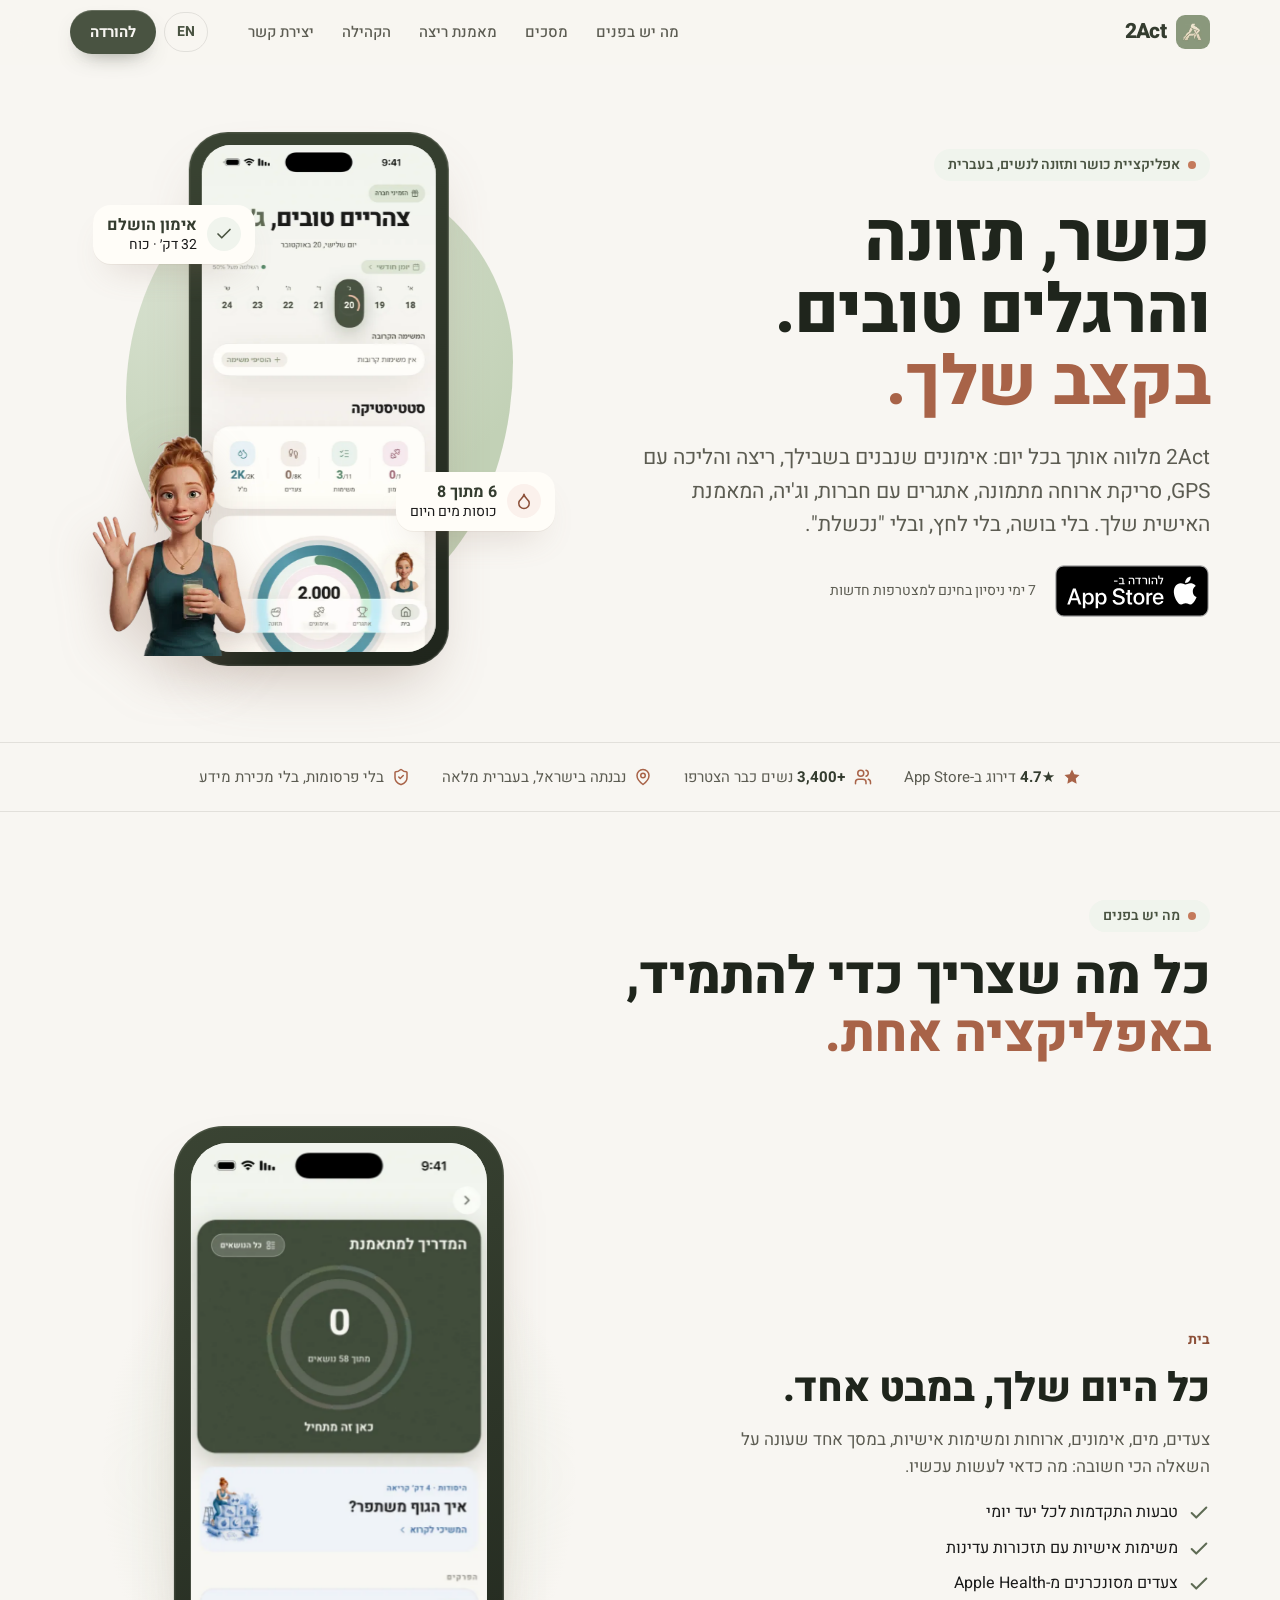
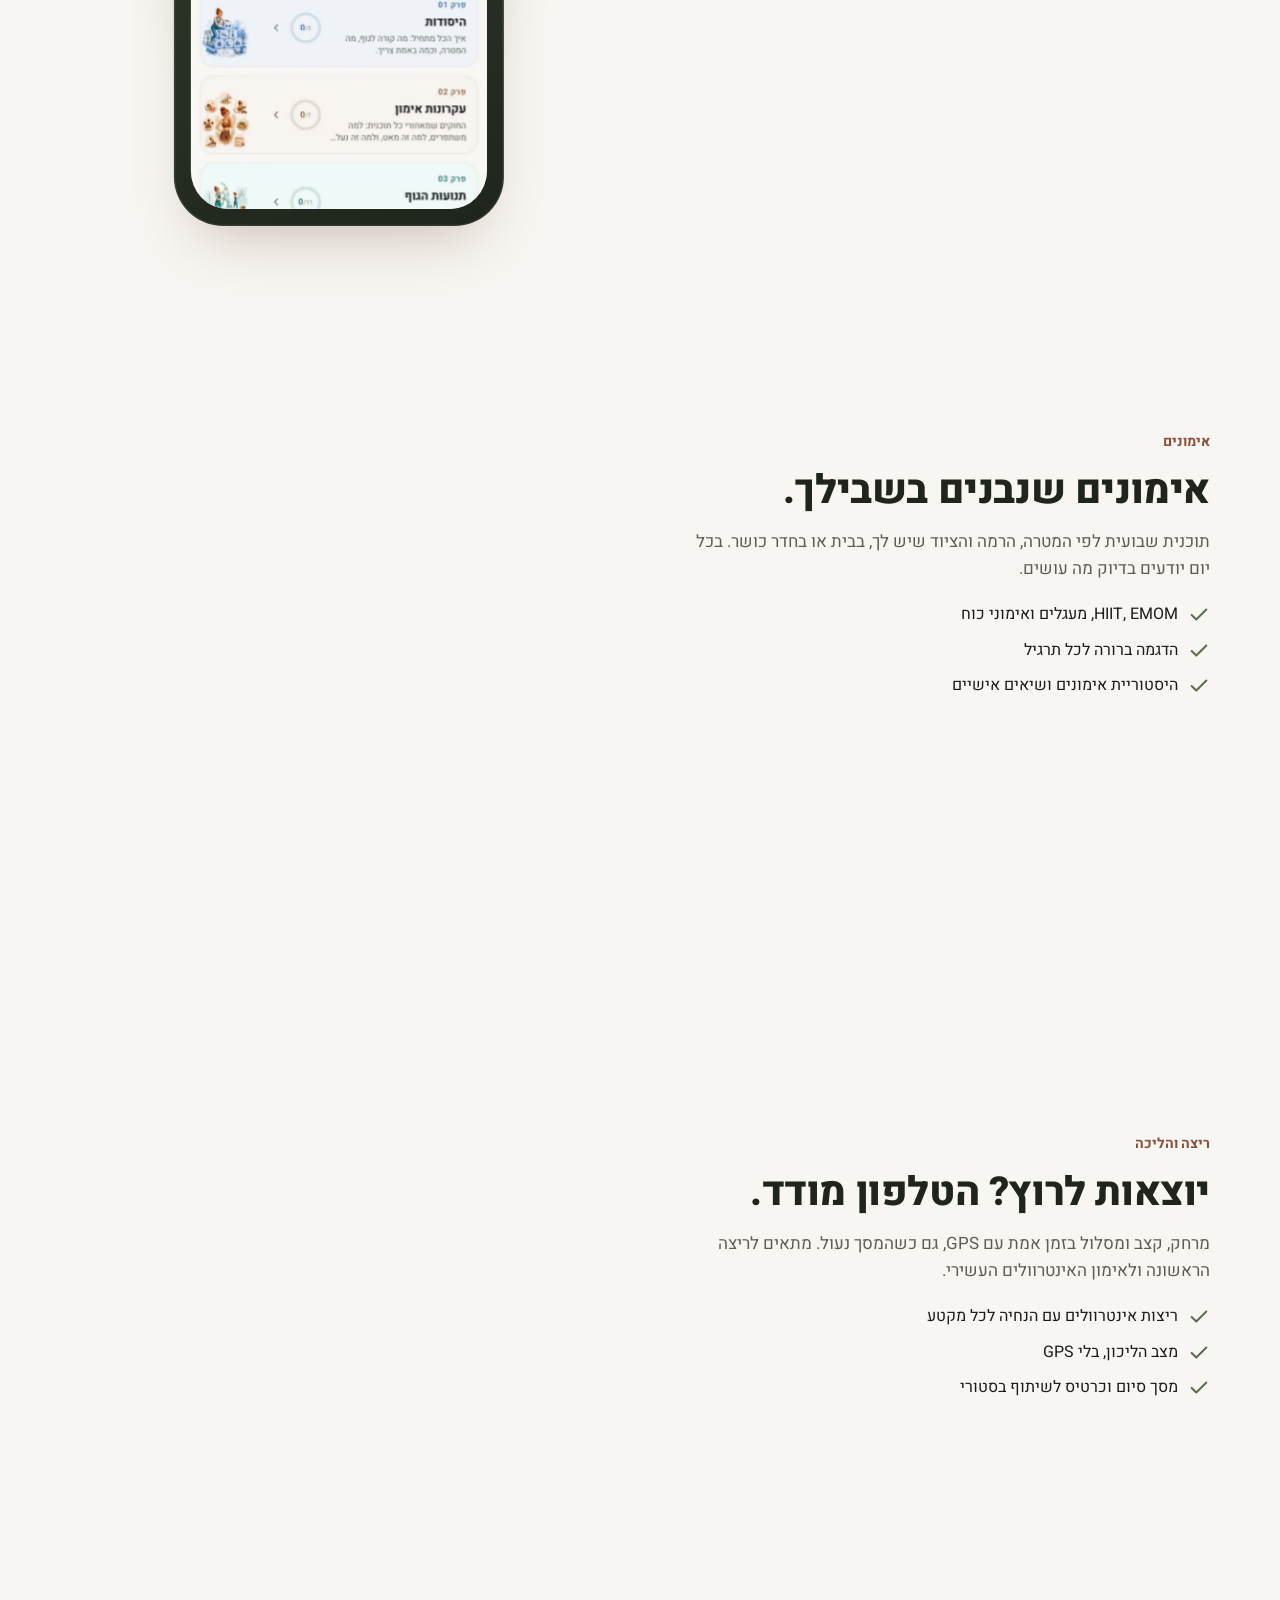
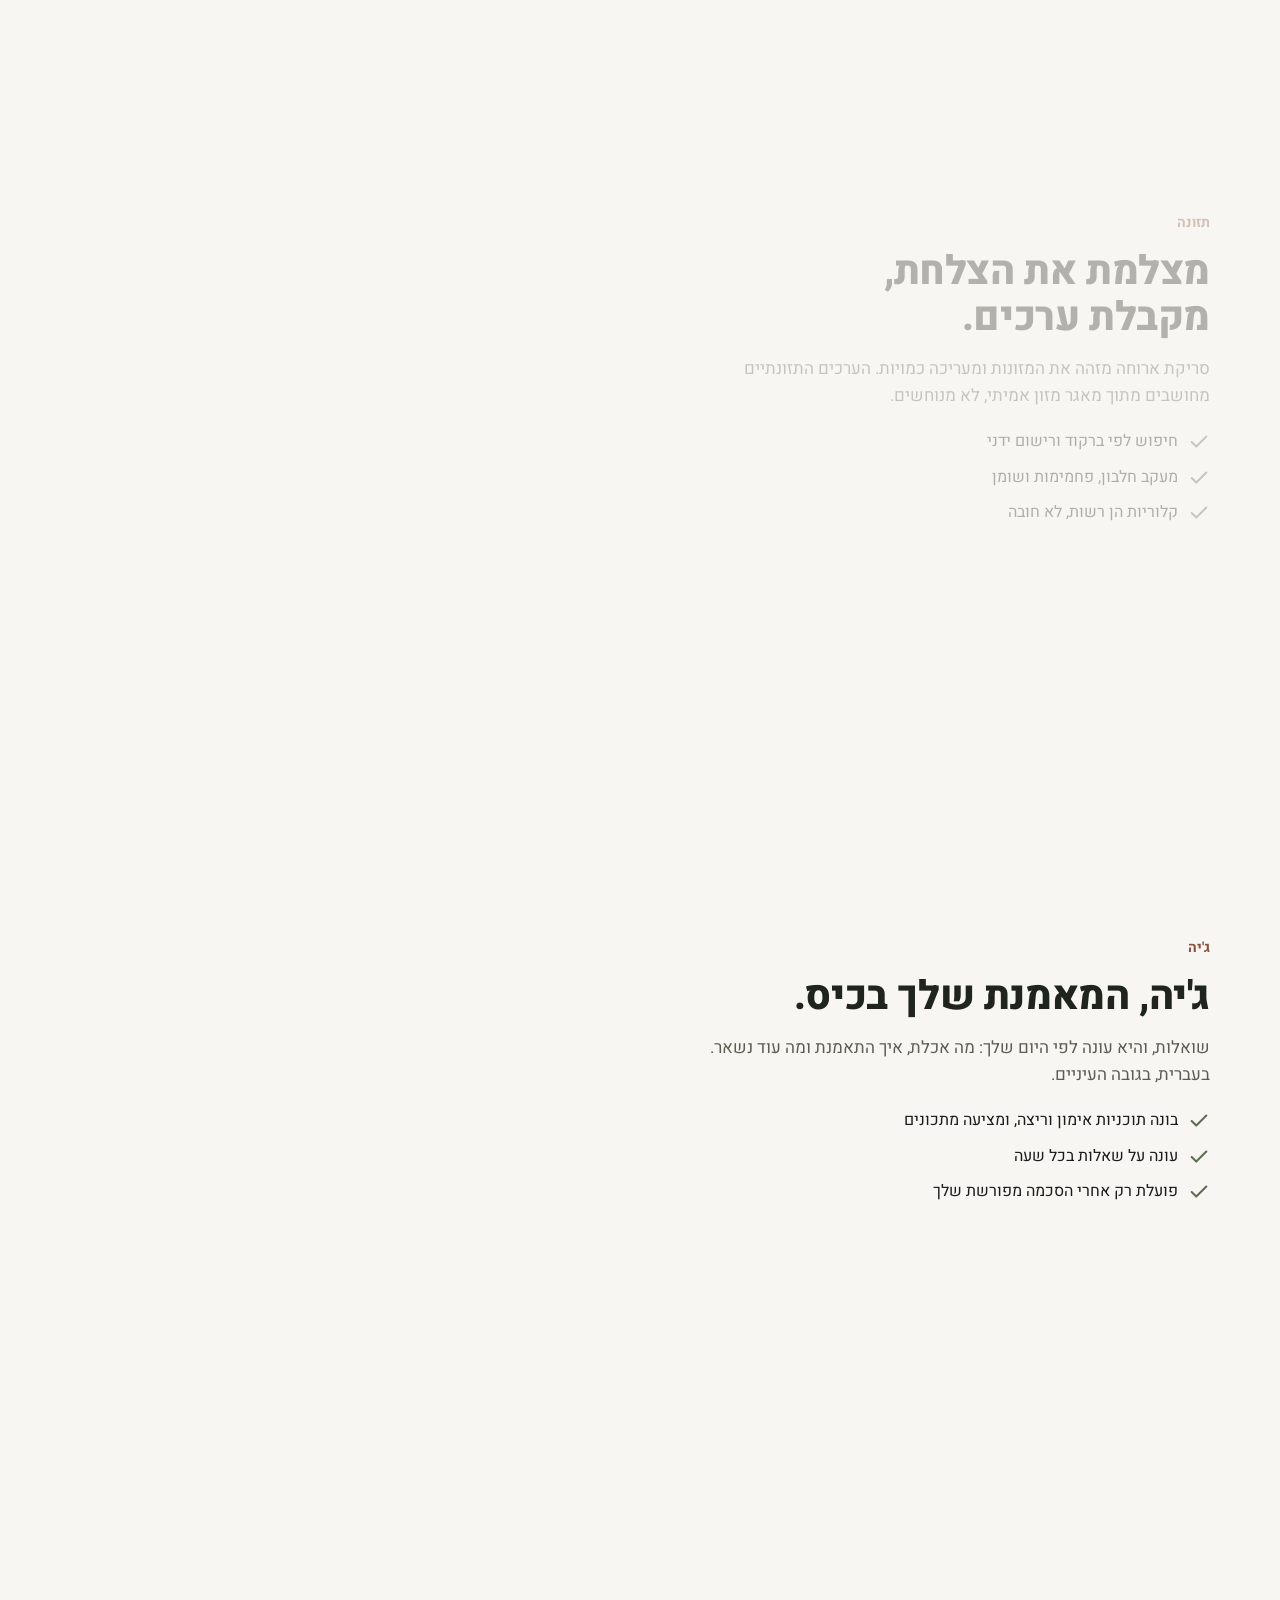
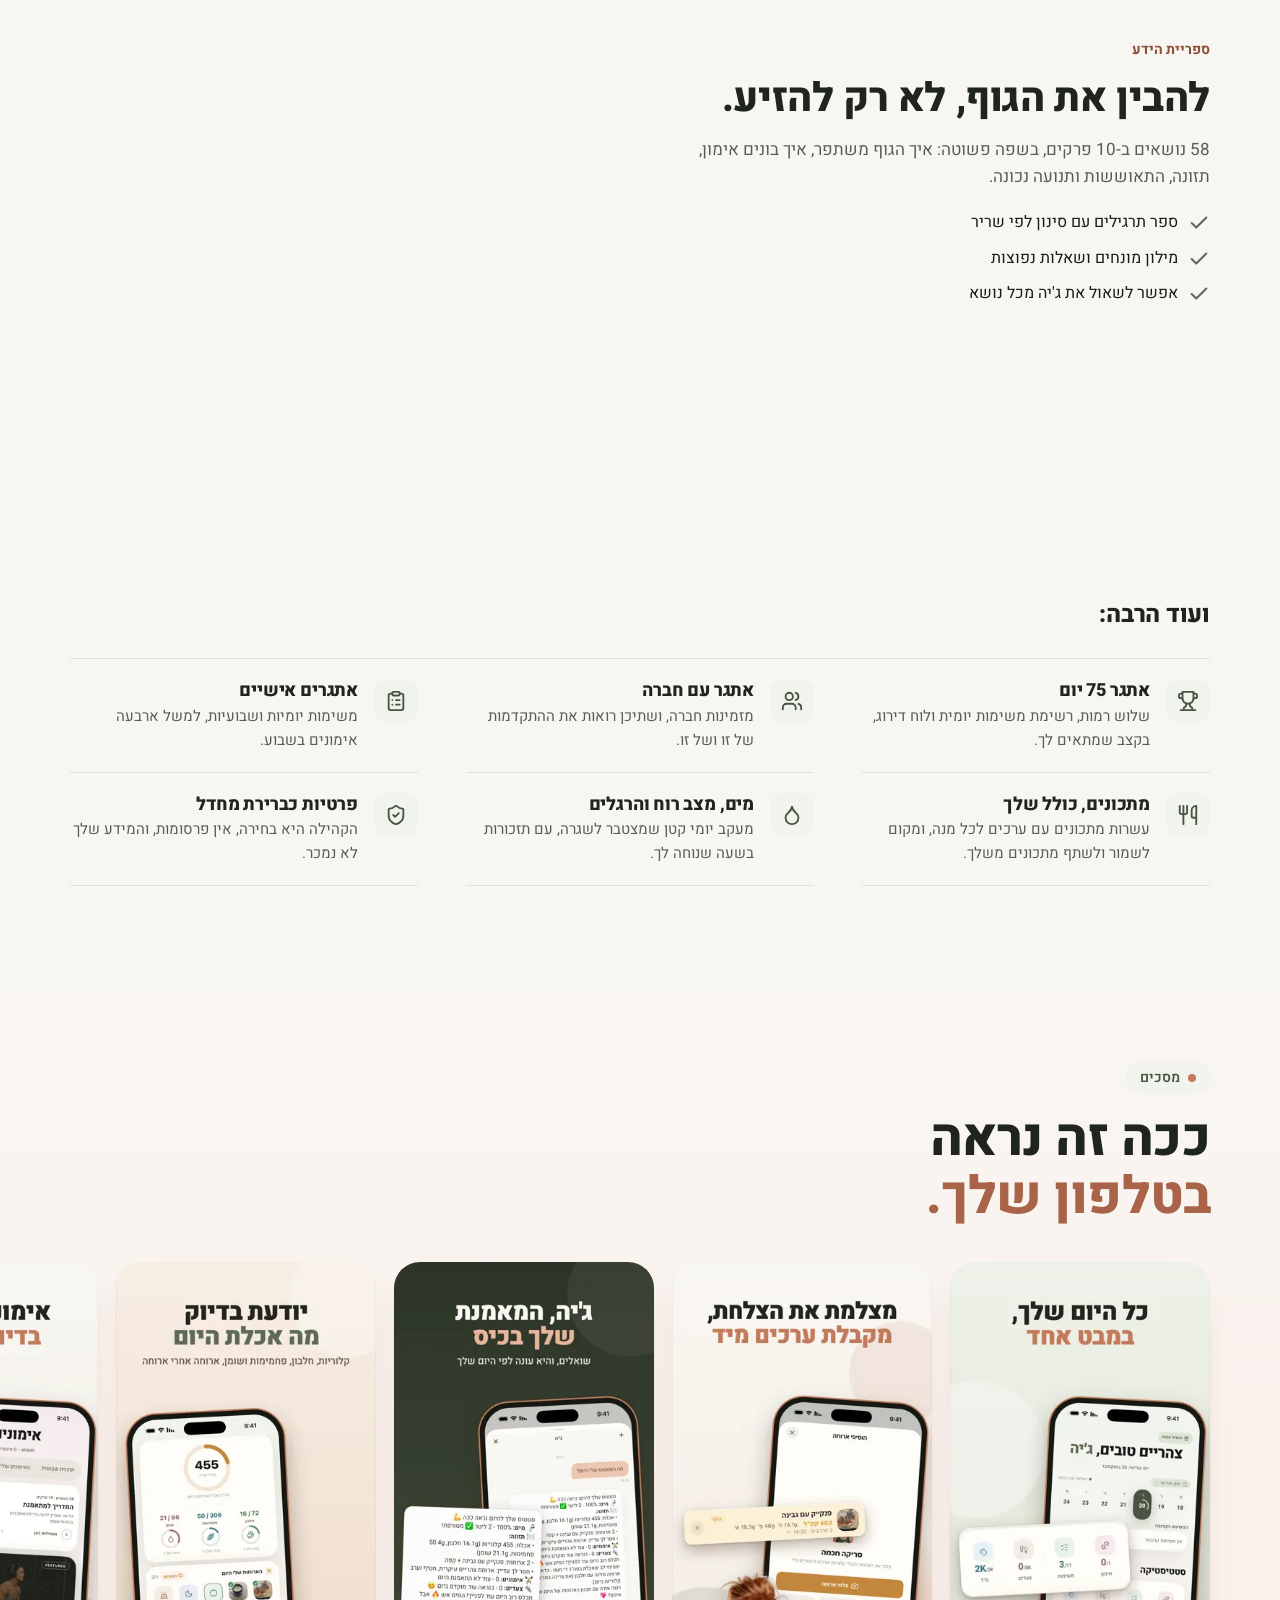
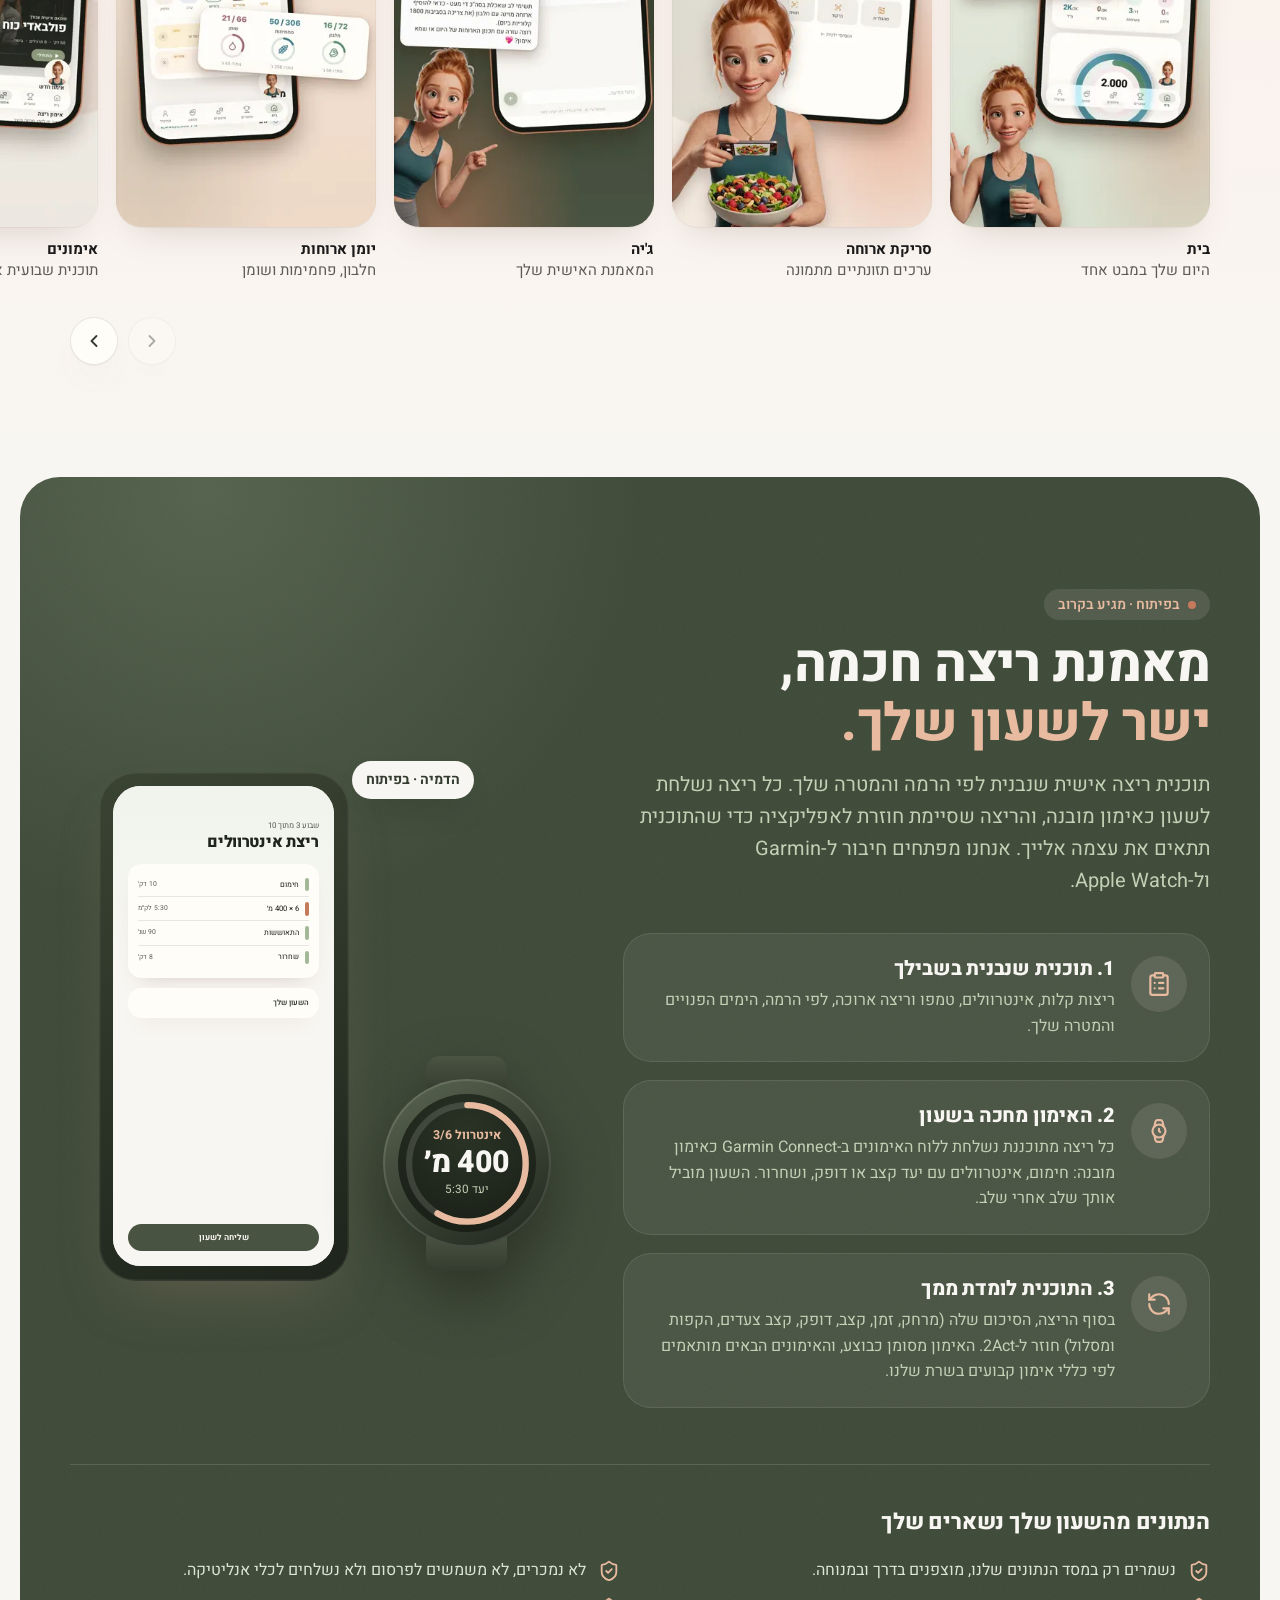
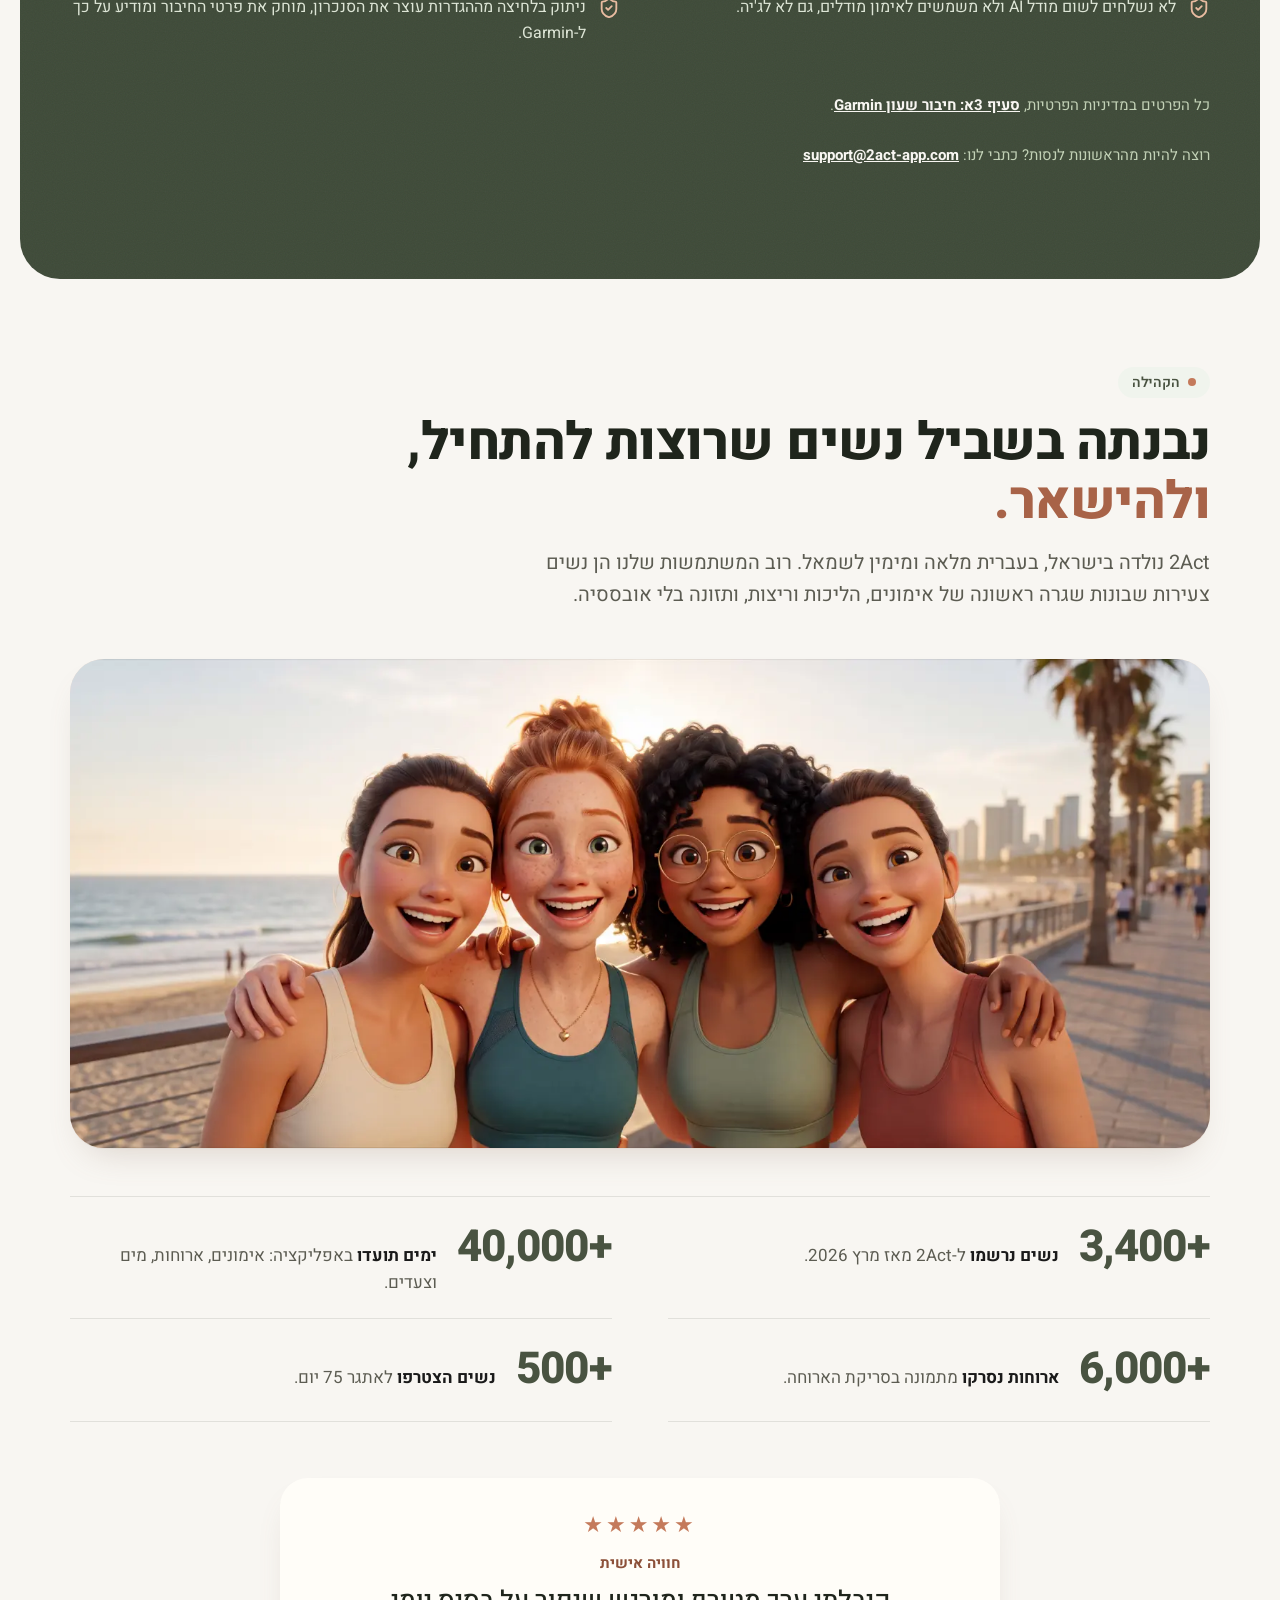
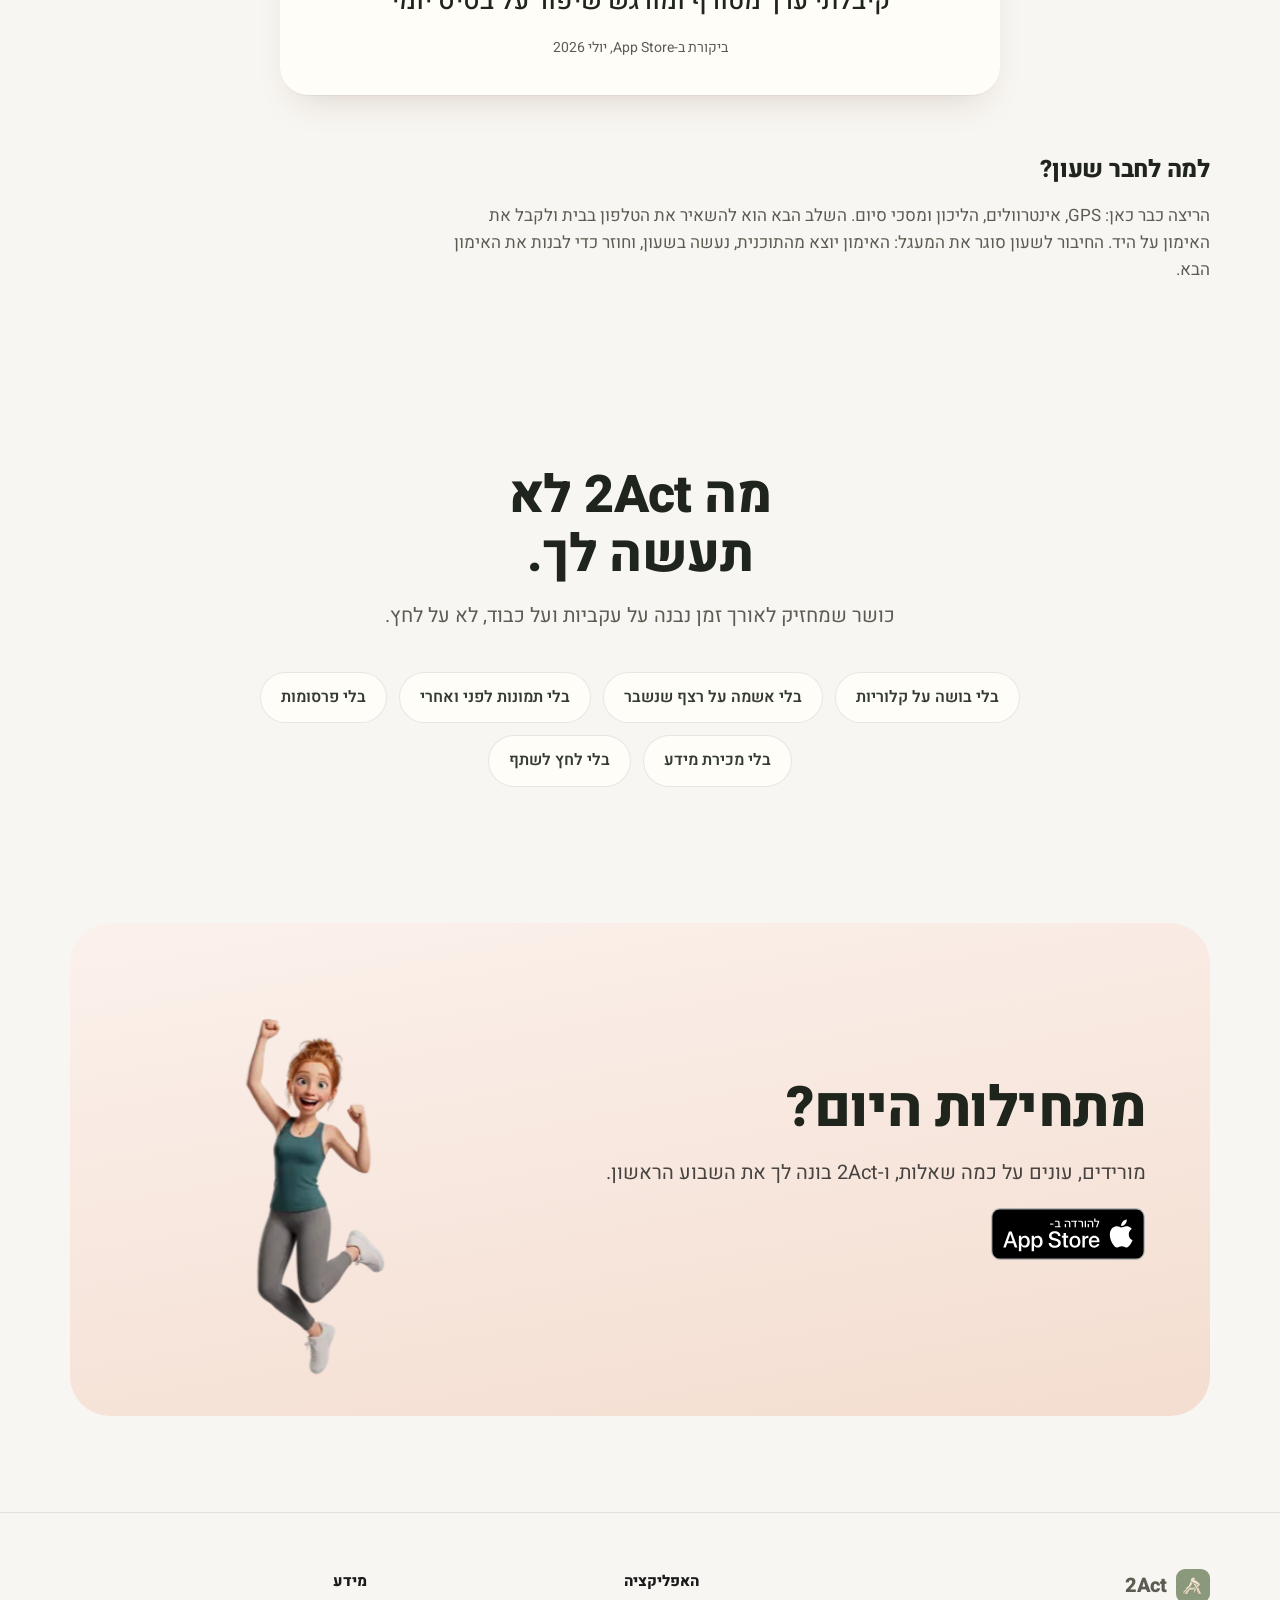
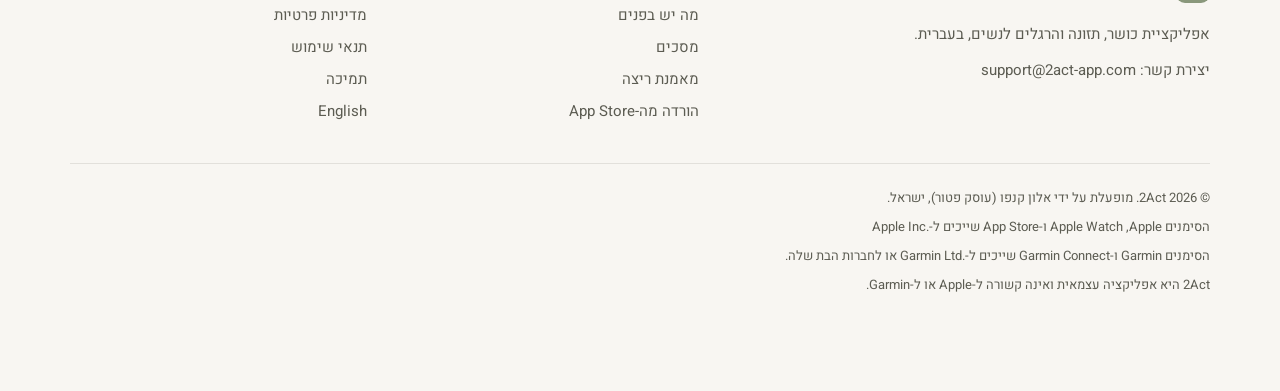
==== commit 1b274b4c: "Running coach: concept-preview labels, data list matches privacy policy 3a - Mock no longer shows a " ====
--- a/index.html
+++ b/index.html
@@ -26,9 +26,9 @@
   <link rel="apple-touch-icon" href="apple-touch-icon.png">
   <link rel="manifest" href="site.webmanifest">
   <link rel="preload" href="assets/fonts/Heebo-Variable.woff2" as="font" type="font/woff2" crossorigin>
-  <link rel="stylesheet" href="assets/css/site.css?v=6">
+  <link rel="stylesheet" href="assets/css/site.css?v=7">
   <script>document.documentElement.classList.add("js");</script>
-  <script src="assets/js/site.js?v=6" defer></script>
+  <script src="assets/js/site.js?v=7" defer></script>
   <script type="application/ld+json">
   {
     "@context": "https://schema.org",
@@ -312,7 +312,7 @@
               <ol class="flow">
                 <li class="flow-step reveal"><span class="flow-num"><svg aria-hidden="true"><use href="#i-list"/></svg></span><div><h3>1. תוכנית שנבנית בשבילך</h3><p>ריצות קלות, אינטרוולים, טמפו וריצה ארוכה, לפי הרמה, הימים הפנויים והמטרה שלך.</p></div></li>
                 <li class="flow-step reveal" style="--d:80ms"><span class="flow-num"><svg aria-hidden="true"><use href="#i-watch"/></svg></span><div><h3>2. האימון מחכה בשעון</h3><p>כל ריצה מתוכננת נשלחת ללוח האימונים ב-<span class="ltr">Garmin Connect</span> כאימון מובנה: חימום, אינטרוולים עם יעד קצב או דופק, ושחרור. השעון מוביל אותך שלב אחרי שלב.</p></div></li>
-                <li class="flow-step reveal" style="--d:160ms"><span class="flow-num"><svg aria-hidden="true"><use href="#i-sync"/></svg></span><div><h3>3. התוכנית לומדת ממך</h3><p>בסוף הריצה, הסיכום שלה (מרחק, זמן, קצב, דופק) חוזר ל-2Act. האימון מסומן כבוצע, והאימונים הבאים מותאמים לפי כללי אימון קבועים בשרת שלנו.</p></div></li>
+                <li class="flow-step reveal" style="--d:160ms"><span class="flow-num"><svg aria-hidden="true"><use href="#i-sync"/></svg></span><div><h3>3. התוכנית לומדת ממך</h3><p>בסוף הריצה, הסיכום שלה (מרחק, זמן, קצב, דופק, קצב צעדים, הקפות ומסלול) חוזר ל-2Act. האימון מסומן כבוצע, והאימונים הבאים מותאמים לפי כללי אימון קבועים בשרת שלנו.</p></div></li>
               </ol>
             </div>
 
@@ -327,8 +327,8 @@
                       <div class="mock-seg"><i></i><span>התאוששות</span><em>90 שנ׳</em></div>
                       <div class="mock-seg"><i></i><span>שחרור</span><em>8 דק׳</em></div>
                     </div>
-                    <div class="mock-card mock-conn"><i></i><span class="ltr">Garmin Connect</span><span>· מחובר</span></div>
-                    <div class="mock-btn">נשלח לשעון ✓</div>
+                    <div class="mock-card mock-conn"><span>השעון שלך</span></div>
+                    <div class="mock-btn">שליחה לשעון</div>
                   </div>
                 </div>
               </div>
@@ -342,7 +342,7 @@
                 </div>
                 <div class="watch-lug bottom"></div>
               </div>
-              <span class="sync-badge"><svg><use href="#i-sync"/></svg>מסתנכרן</span>
+              <span class="sync-badge">הדמיה · בפיתוח</span>
             </div>
           </div>
 
@@ -352,7 +352,7 @@
               <li><svg aria-hidden="true"><use href="#i-shield"/></svg>נשמרים רק במסד הנתונים שלנו, מוצפנים בדרך ובמנוחה.</li>
               <li><svg aria-hidden="true"><use href="#i-shield"/></svg>לא נמכרים, לא משמשים לפרסום ולא נשלחים לכלי אנליטיקה.</li>
               <li><svg aria-hidden="true"><use href="#i-shield"/></svg>לא נשלחים לשום מודל AI ולא משמשים לאימון מודלים, גם לא לג'יה.</li>
-              <li><svg aria-hidden="true"><use href="#i-shield"/></svg>ניתוק בלחיצה מההגדרות עוצר את הסנכרון ומוחק את פרטי החיבור.</li>
+              <li><svg aria-hidden="true"><use href="#i-shield"/></svg>ניתוק בלחיצה מההגדרות עוצר את הסנכרון, מוחק את פרטי החיבור ומודיע על כך ל-Garmin.</li>
             </ul>
             <p class="coach-foot">כל הפרטים במדיניות הפרטיות, <a href="https://alonknafo42-bit.github.io/act2-legal/privacy.html" rel="noopener">סעיף 3א: חיבור שעון Garmin</a>.</p>
             <p class="coach-foot" style="margin-block-start:8px">רוצה להיות מהראשונות לנסות? כתבי לנו: <a href="mailto:support@2act-app.com?subject=%D7%9E%D7%90%D7%9E%D7%A0%D7%AA%20%D7%A8%D7%99%D7%A6%D7%94" class="ltr">support@2act-app.com</a></p>
@@ -375,7 +375,7 @@
         </div>
 
         <ul class="facts">
-          <li class="reveal"><span class="num ltr">3,400+</span><p><b>נשים נרשמו</b> ל-2Act מאז ההשקה במרץ 2026.</p></li>
+          <li class="reveal"><span class="num ltr">3,400+</span><p><b>נשים נרשמו</b> ל-2Act מאז מרץ 2026.</p></li>
           <li class="reveal" style="--d:80ms"><span class="num ltr">40,000+</span><p><b>ימים תועדו</b> באפליקציה: אימונים, ארוחות, מים וצעדים.</p></li>
           <li class="reveal"><span class="num ltr">6,000+</span><p><b>ארוחות נסרקו</b> מתמונה בסריקת הארוחה.</p></li>
           <li class="reveal" style="--d:80ms"><span class="num ltr">500+</span><p><b>נשים הצטרפו</b> לאתגר 75 יום.</p></li>
